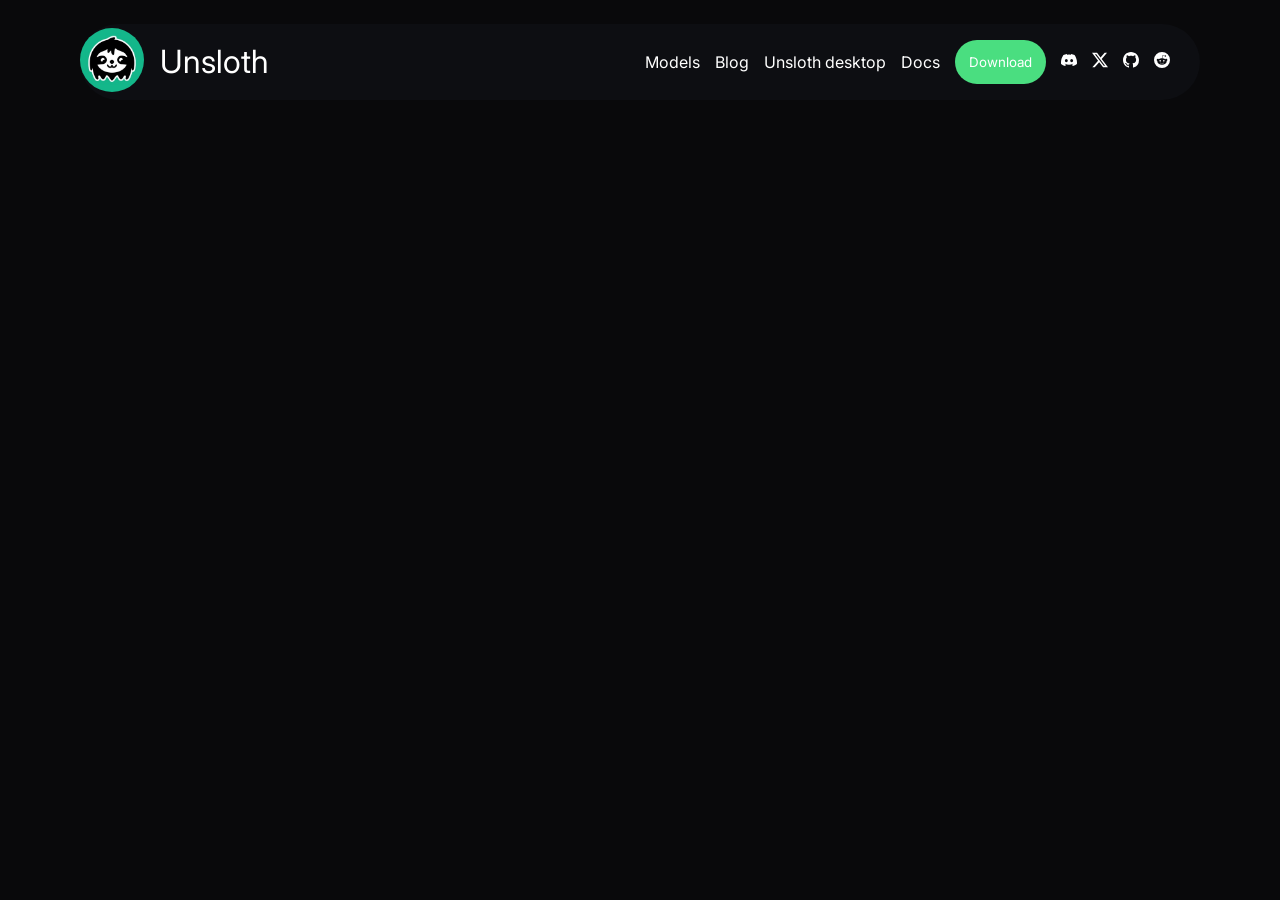
==== index.html @ dfc5716b "Re-make Estou refazendo todo o site. Achei a versão antiga muito feia, e agora, o site referencia fo" ====
<!DOCTYPE html>
<html lang="pt-br">
<head>
    <meta charset="UTF-8">
    <meta name="viewport" content="width=device-width, initial-scale=1.0">
    <title>Unsloth</title>
</head>
<body>
    <header>
        <nav>
            <a href="#"><img src="midia/logo.png" width="64px" height="64px"></a>
            <a href="#"><span>Unsloth</span></a>
            <ul>
                <li><a href="#">Models</a></li>
                <li><a href="#">Blog</a></li>
                <li><a href="#">Unsloth desktop</a></li>
                <li><a href="#">Docs</a></li>
                <li><button>Download</button></li>
                <li><a href="#"><svg xmlns="http://www.w3.org/2000/svg" width="16" height="16" fill="currentColor" class="bi bi-discord" viewBox="0 0 16 16">
  <path d="M13.545 2.907a13.2 13.2 0 0 0-3.257-1.011.05.05 0 0 0-.052.025c-.141.25-.297.577-.406.833a12.2 12.2 0 0 0-3.658 0 8 8 0 0 0-.412-.833.05.05 0 0 0-.052-.025c-1.125.194-2.22.534-3.257 1.011a.04.04 0 0 0-.021.018C.356 6.024-.213 9.047.066 12.032q.003.022.021.037a13.3 13.3 0 0 0 3.995 2.02.05.05 0 0 0 .056-.019q.463-.63.818-1.329a.05.05 0 0 0-.01-.059l-.018-.011a9 9 0 0 1-1.248-.595.05.05 0 0 1-.02-.066l.015-.019q.127-.095.248-.195a.05.05 0 0 1 .051-.007c2.619 1.196 5.454 1.196 8.041 0a.05.05 0 0 1 .053.007q.121.1.248.195a.05.05 0 0 1-.004.085 8 8 0 0 1-1.249.594.05.05 0 0 0-.03.03.05.05 0 0 0 .003.041c.24.465.515.909.817 1.329a.05.05 0 0 0 .056.019 13.2 13.2 0 0 0 4.001-2.02.05.05 0 0 0 .021-.037c.334-3.451-.559-6.449-2.366-9.106a.03.03 0 0 0-.02-.019m-8.198 7.307c-.789 0-1.438-.724-1.438-1.612s.637-1.613 1.438-1.613c.807 0 1.45.73 1.438 1.613 0 .888-.637 1.612-1.438 1.612m5.316 0c-.788 0-1.438-.724-1.438-1.612s.637-1.613 1.438-1.613c.807 0 1.451.73 1.438 1.613 0 .888-.631 1.612-1.438 1.612"/>
</svg></a></li>
                <li><a href="#"><svg xmlns="http://www.w3.org/2000/svg" width="16" height="16" fill="currentColor" class="bi bi-twitter-x" viewBox="0 0 16 16">
  <path d="M12.6.75h2.454l-5.36 6.142L16 15.25h-4.937l-3.867-5.07-4.425 5.07H.316l5.733-6.57L0 .75h5.063l3.495 4.633L12.601.75Zm-.86 13.028h1.36L4.323 2.145H2.865z"/>
</svg></a></li> 
                <li><a href="#"><svg xmlns="http://www.w3.org/2000/svg" width="16" height="16" fill="currentColor" class="bi bi-github" viewBox="0 0 16 16">
  <path d="M8 0C3.58 0 0 3.58 0 8c0 3.54 2.29 6.53 5.47 7.59.4.07.55-.17.55-.38 0-.19-.01-.82-.01-1.49-2.01.37-2.53-.49-2.69-.94-.09-.23-.48-.94-.82-1.13-.28-.15-.68-.52-.01-.53.63-.01 1.08.58 1.23.82.72 1.21 1.87.87 2.33.66.07-.52.28-.87.51-1.07-1.78-.2-3.64-.89-3.64-3.95 0-.87.31-1.59.82-2.15-.08-.2-.36-1.02.08-2.12 0 0 .67-.21 2.2.82.64-.18 1.32-.27 2-.27s1.36.09 2 .27c1.53-1.04 2.2-.82 2.2-.82.44 1.1.16 1.92.08 2.12.51.56.82 1.27.82 2.15 0 3.07-1.87 3.75-3.65 3.95.29.25.54.73.54 1.48 0 1.07-.01 1.93-.01 2.2 0 .21.15.46.55.38A8.01 8.01 0 0 0 16 8c0-4.42-3.58-8-8-8"/>
</svg></a></li>
                <li><a href="#"><svg xmlns="http://www.w3.org/2000/svg" width="16" height="16" fill="currentColor" class="bi bi-reddit" viewBox="0 0 16 16">
  <path d="M6.167 8a.83.83 0 0 0-.83.83c0 .459.372.84.83.831a.831.831 0 0 0 0-1.661m1.843 3.647c.315 0 1.403-.038 1.976-.611a.23.23 0 0 0 0-.306.213.213 0 0 0-.306 0c-.353.363-1.126.487-1.67.487-.545 0-1.308-.124-1.671-.487a.213.213 0 0 0-.306 0 .213.213 0 0 0 0 .306c.564.563 1.652.61 1.977.61zm.992-2.807c0 .458.373.83.831.83s.83-.381.83-.83a.831.831 0 0 0-1.66 0z"/>
  <path d="M16 8A8 8 0 1 1 0 8a8 8 0 0 1 16 0m-3.828-1.165c-.315 0-.602.124-.812.325-.801-.573-1.9-.945-3.121-.993l.534-2.501 1.738.372a.83.83 0 1 0 .83-.869.83.83 0 0 0-.744.468l-1.938-.41a.2.2 0 0 0-.153.028.2.2 0 0 0-.086.134l-.592 2.788c-1.24.038-2.358.41-3.17.992-.21-.2-.496-.324-.81-.324a1.163 1.163 0 0 0-.478 2.224q-.03.17-.029.353c0 1.795 2.091 3.256 4.669 3.256s4.668-1.451 4.668-3.256c0-.114-.01-.238-.029-.353.401-.181.688-.592.688-1.069 0-.65-.525-1.165-1.165-1.165"/>
</svg></a></li>
            </ul>
        </nav>
    </header>
    <main>
        
    </main>
</body>
<link rel="stylesheet" href="style.css">
</html>
---- style.css ----
@font-face {
    font-family: "Inter";
    src: url("Fontes/Inter-VariableFont_opsz,wght.ttf") format("woff2");
    font-weight: 400;
    font-style: normal;
    font-display: swap;
}

body{
    background-color:#09090B;
    padding:0;
    box-sizing: content-box;
    display: flex;
    flex-direction: column;
    align-items: center;
}
*{
    color:white;
    font-family:"Inter";
}
nav{
    display:flex;
    flex-direction: row;
    background-color:#0D0E12;
    width:70rem;
    margin-top: 1rem;
    border-radius: 15rem;
    align-items: center;
}
nav a{
    text-decoration: none;
}
nav button{
    background-color: #4ADE80;
    border:1px solid transparent;
    border-radius: 5rem;
    padding:0.8rem;
}
nav span{
    margin-left: 1rem;
    font-size:2rem;
    flex-grow: 2;
}
nav img{
    border-radius: 50%;
}
nav ul{
    align-items: center;
    display: flex;
    flex: row;
    gap:15px;
    margin-left:30%;
}
nav ul li{
    list-style-type: none;
}
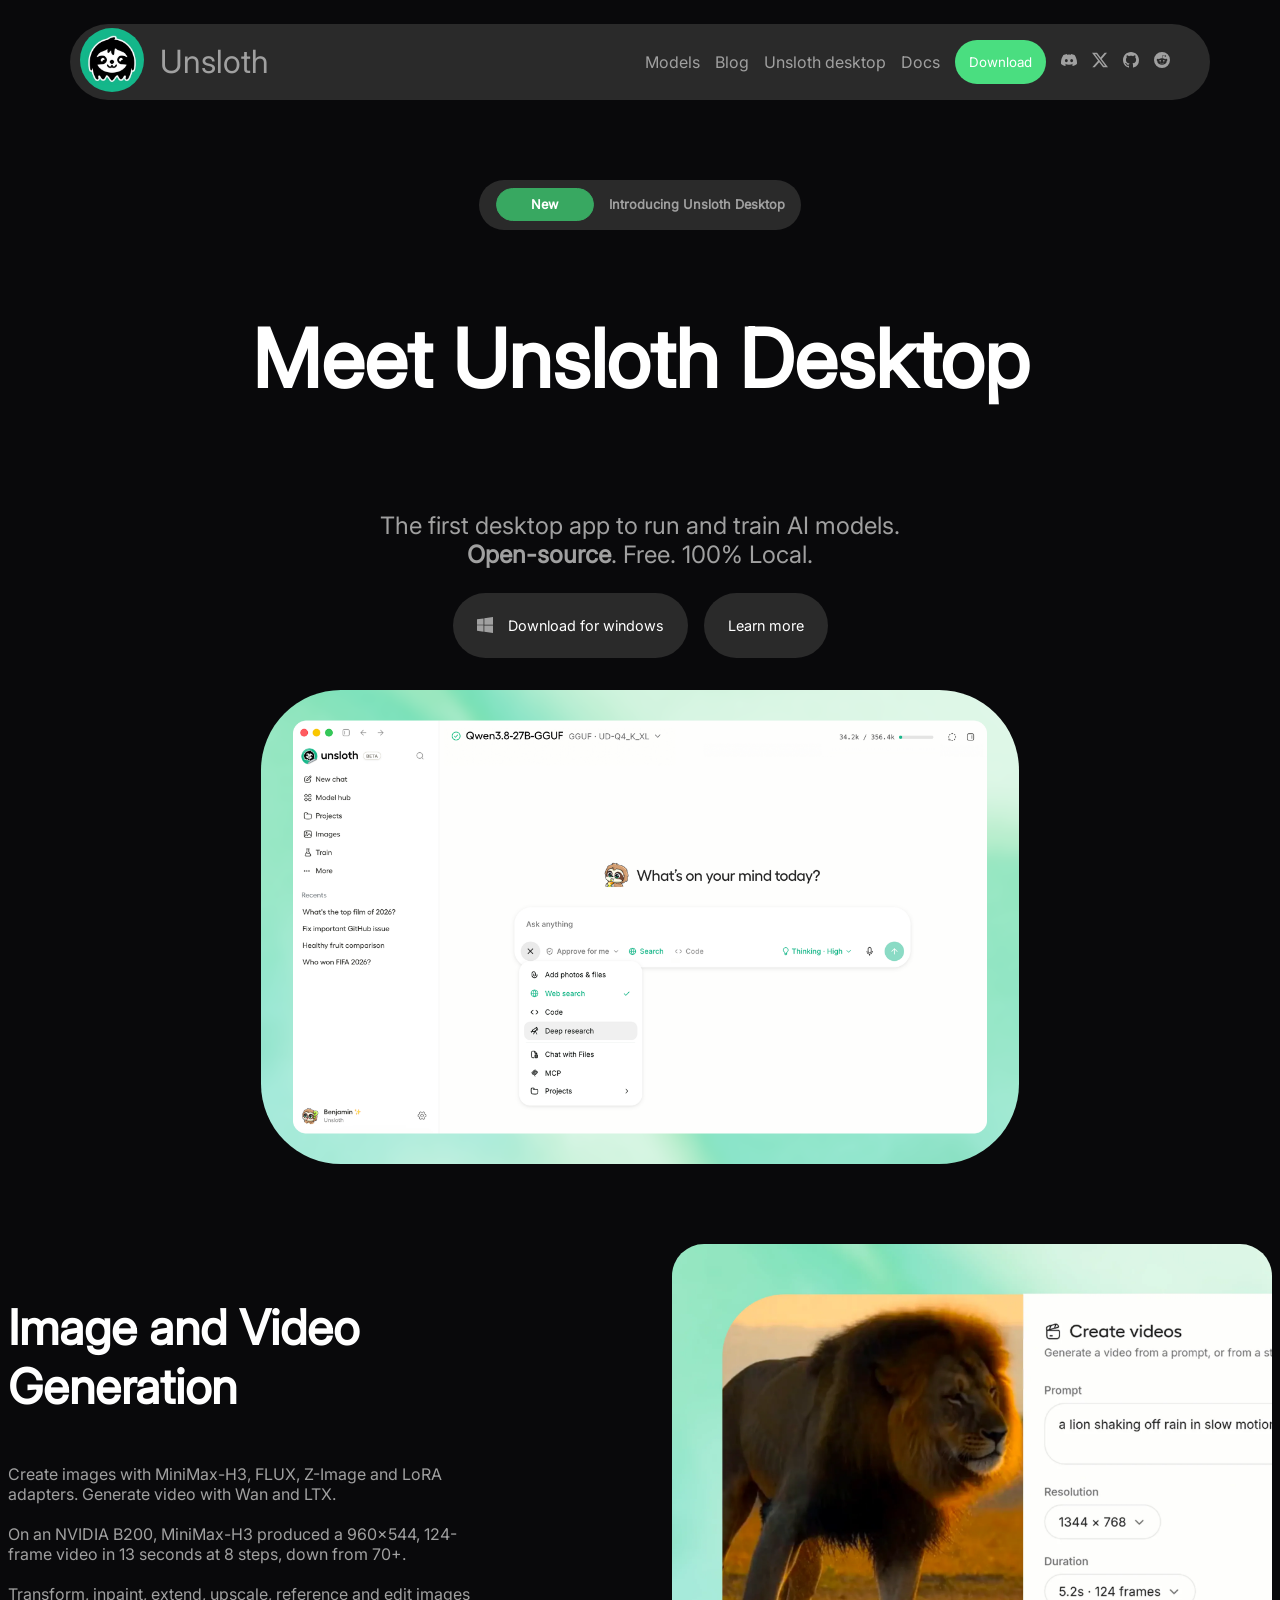
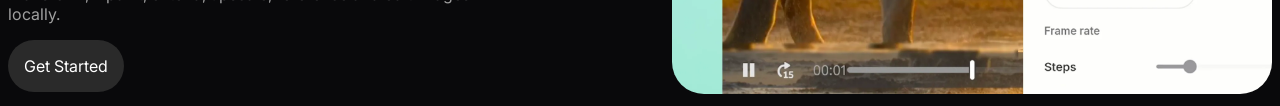
==== commit 810cf67f: "Adiciona seção de apresentação e estilo para Unsloth Desktop" ====
--- a/index.html
+++ b/index.html
@@ -33,7 +33,40 @@
         </nav>
     </header>
     <main>
-        
+        <section id="sect-1">
+            <article id="title-card">
+                <p id="title-card-roundtext">New</p>
+                <p id="title-card-maintext">Introducing Unsloth Desktop</p>
+            </article>
+            <article id="text-art">
+                <h1>Meet Unsloth Desktop</h1>
+                <p>The first desktop app to run and train AI models.<br>
+<strong>Open-source</strong>. Free. 100% Local.</p>
+            </article>
+            <article id="button-art">
+                <button>
+                    <svg xmlns="http://www.w3.org/2000/svg" width="16" height="16" fill="currentColor" class="bi bi-windows" viewBox="0 0 16 16">
+  <path d="M6.555 1.375 0 2.237v5.45h6.555zM0 13.795l6.555.933V8.313H0zm7.278-5.4.026 6.378L16 16V8.395zM16 0 7.33 1.244v6.414H16z"/>
+</svg>Download for windows
+                </button>
+                <button>
+                    Learn more
+                </button>
+            </article>
+            <article id="image-art">
+                <img src="midia\1.png">
+            </article>
+        </section>
+        <section class="card-section">
+            <article class="card-text">
+                <h1>Image and Video<br> Generation</h1>
+                <p>Create images with MiniMax-H3, FLUX, Z-Image and LoRA adapters. Generate video with Wan and LTX.<br><br>On an NVIDIA B200, MiniMax-H3 produced a 960×544, 124-frame video in 13 seconds at 8 steps, down from 70+.<br><br>Transform, inpaint, extend, upscale, reference and edit images locally.</p>
+                <button>Get Started</button>
+            </article>
+            <article class="card-image"> 
+                <img src="midia/2.png" width="50%">
+            </article>
+        </section>
     </main>
 </body>
 <link rel="stylesheet" href="style.css">
--- a/style.css
+++ b/style.css
@@ -13,33 +13,44 @@
     display: flex;
     flex-direction: column;
     align-items: center;
+    gap:5rem;
 }
 *{
-    color:white;
+    color:#A0A0A0;
     font-family:"Inter";
 }
 nav{
     display:flex;
     flex-direction: row;
-    background-color:#0D0E12;
+    background-color:#2A2A2A;
     width:70rem;
     margin-top: 1rem;
     border-radius: 15rem;
     align-items: center;
+    padding-left:10px;
+    padding-right:10px;
 }
 nav a{
     text-decoration: none;
+}
+nav a:hover{
+    color:white;
 }
 nav button{
     background-color: #4ADE80;
     border:1px solid transparent;
     border-radius: 5rem;
     padding:0.8rem;
+    color:white;
+    cursor: pointer;
 }
 nav span{
     margin-left: 1rem;
     font-size:2rem;
     flex-grow: 2;
+}
+nav span:hover{
+    color:white;
 }
 nav img{
     border-radius: 50%;
@@ -53,4 +64,104 @@
 }
 nav ul li{
     list-style-type: none;
-}+}
+#sect-1{
+    display: flex;
+    flex-direction: column;
+    align-items: center;
+    justify-content: center;
+}
+#title-card{
+    font-size:0.8rem;
+    font-weight: bold;
+    display: flex;
+    flex-direction: row;
+    gap:15px;
+    border:1px solid transparent;
+    border-radius: 10rem;
+    background-color: #2A2A2A;
+    width:20rem;
+    height: 3rem;
+    align-items: center;
+    justify-content: center;
+}
+
+#title-card-roundtext{
+    border:1px solid #38a861;
+    background-color: #38a861;
+    color:white;
+    padding:0.5rem;
+    width: 5rem;
+    text-align: center;
+    border-radius: 5rem;
+}
+#text-art{
+    display: flex;
+    flex-direction: column;
+    align-items: center;
+    justify-content: center;
+}
+#text-art h1{
+    font-size: 5rem;
+    color:white;
+}
+#text-art p{
+    text-align: center;
+    font-size: 1.5rem;
+}
+#button-art{
+    display: flex;
+    flex-direction: row;
+    gap:1rem;
+}
+#button-art button{
+    color:white;
+    background-color: #2A2A2A;
+    border:transparent;
+    border-radius: 5rem;
+    padding:1.5rem;
+    font-size: .9rem;
+    cursor: pointer;
+    text-align: center;
+    display: flex;
+    flex-direction: row;
+    gap:15px;
+}
+#image-art{
+    margin-top: 2rem;
+    display: flex;
+    flex-direction: row;
+    justify-content: center;
+    align-items: center;
+}
+#image-art img{
+    width: 60%;
+    border-radius: 5rem;
+}
+.card-section{
+    margin-top: 5rem;
+    display: flex;
+    flex-direction: row;
+    justify-content: center;
+    align-items: center;
+}
+.card-section h1{
+    color:white;
+    font-size: 3rem;
+}
+.card-section p{
+    width: 70%;
+}
+.card-section button{
+    color:white;
+    background-color: #2A2A2A;
+    border: transparent;
+    border-radius: 5rem;
+    font-size:1rem;
+    padding:1rem;
+    cursor: pointer;
+}
+.card-section img{
+    border-radius: 2rem;
+    width: 600px;
+}
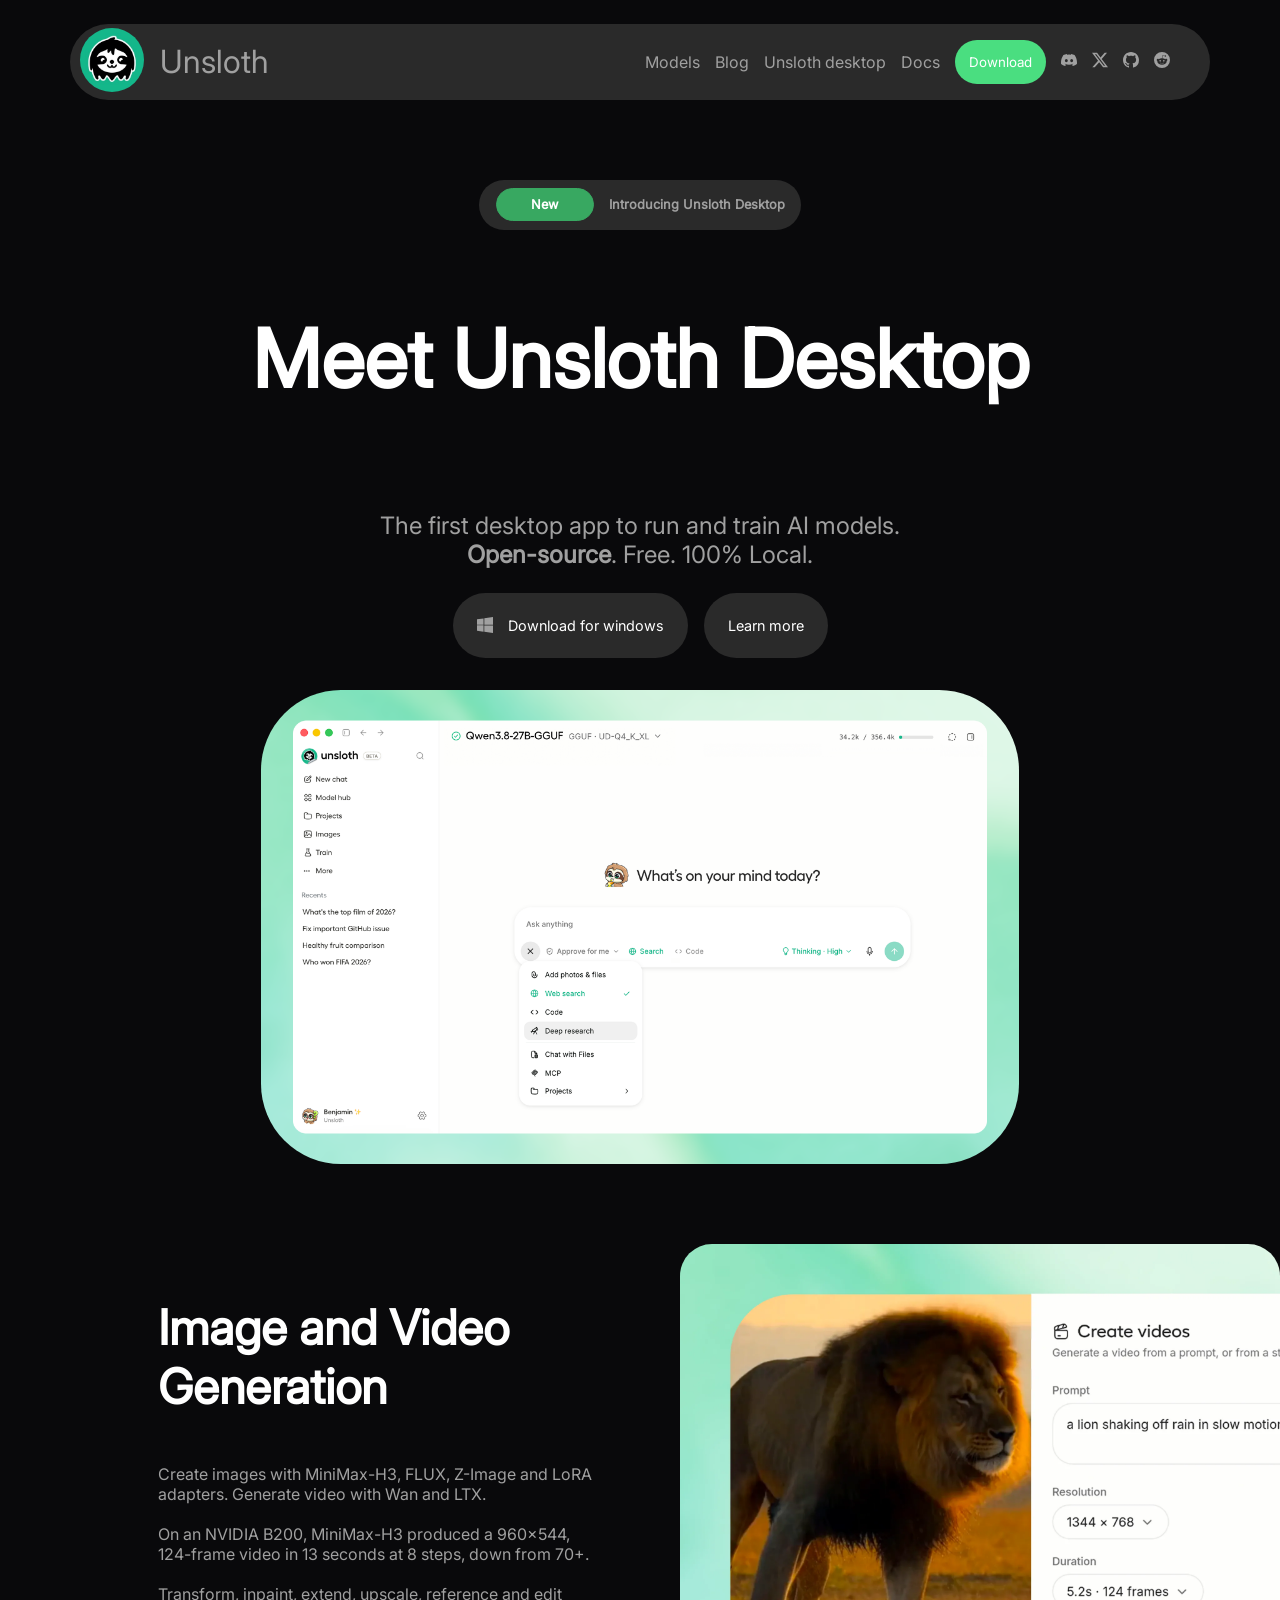
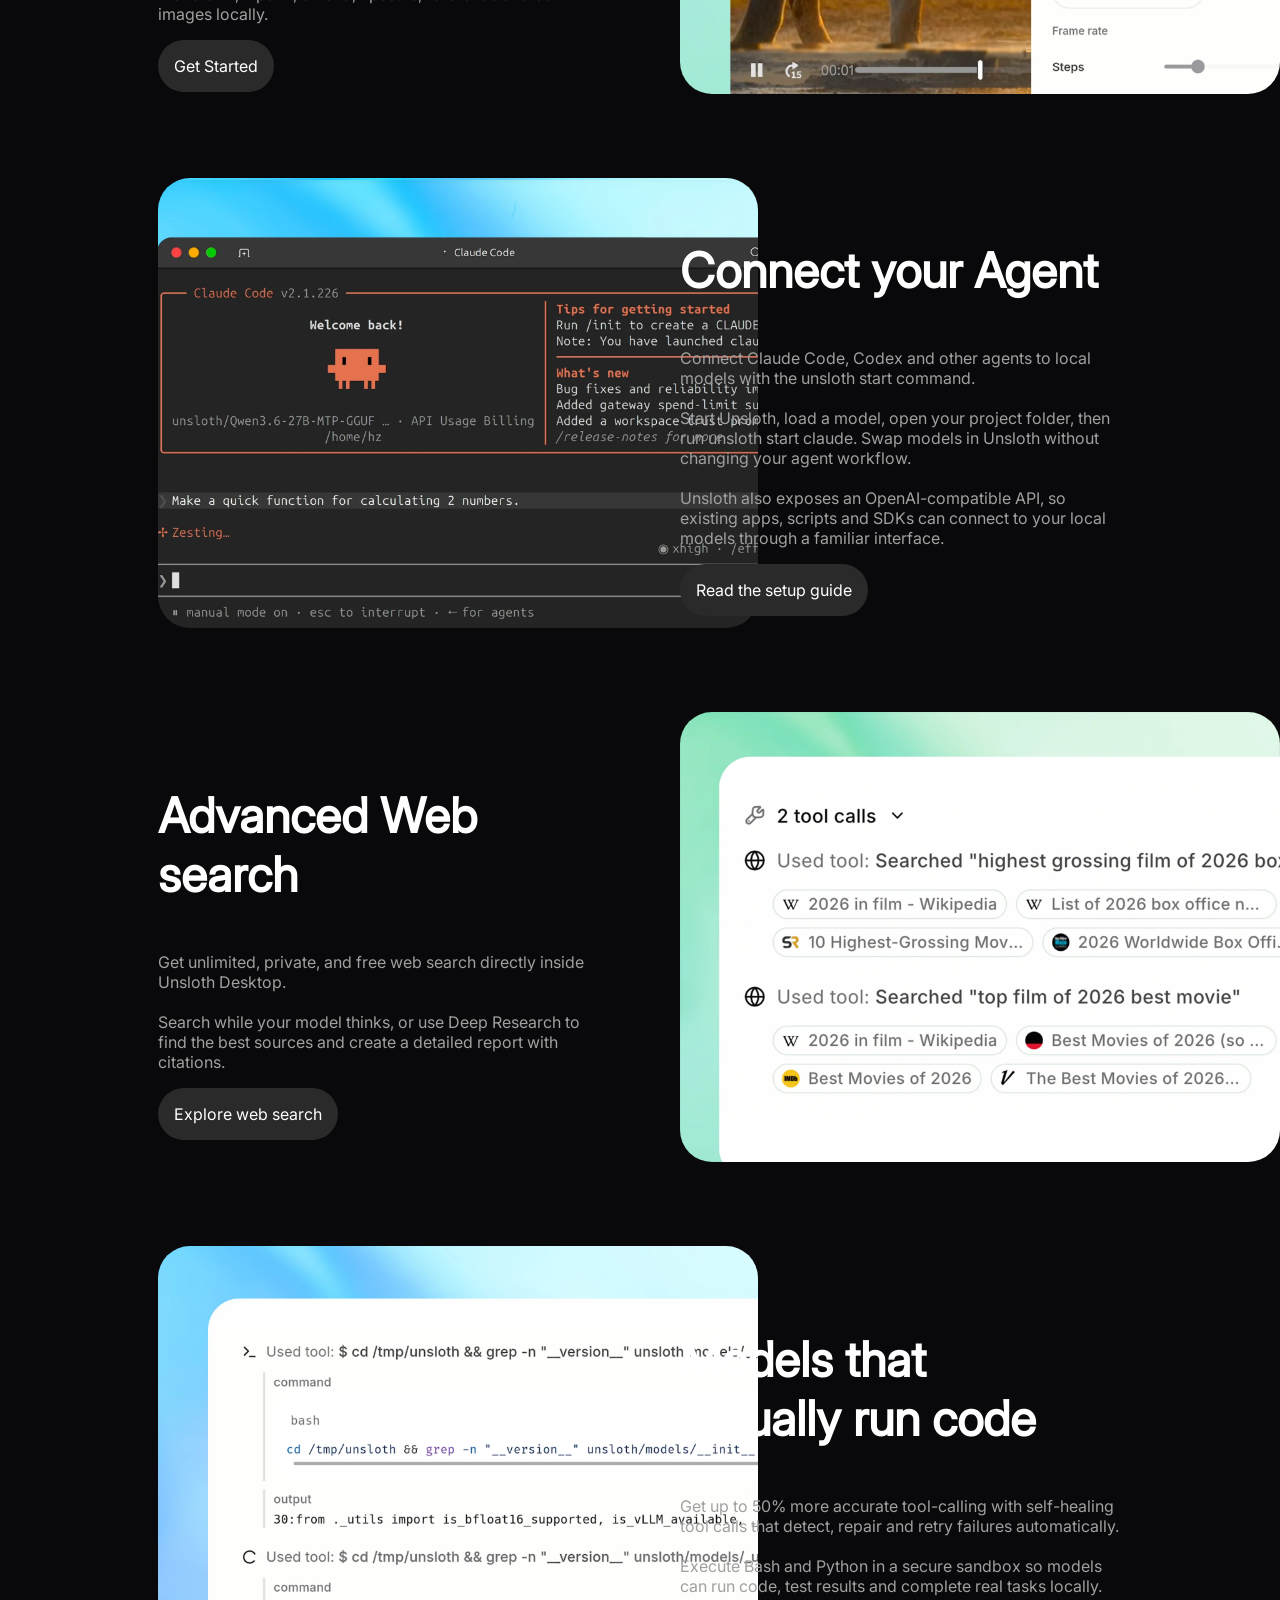
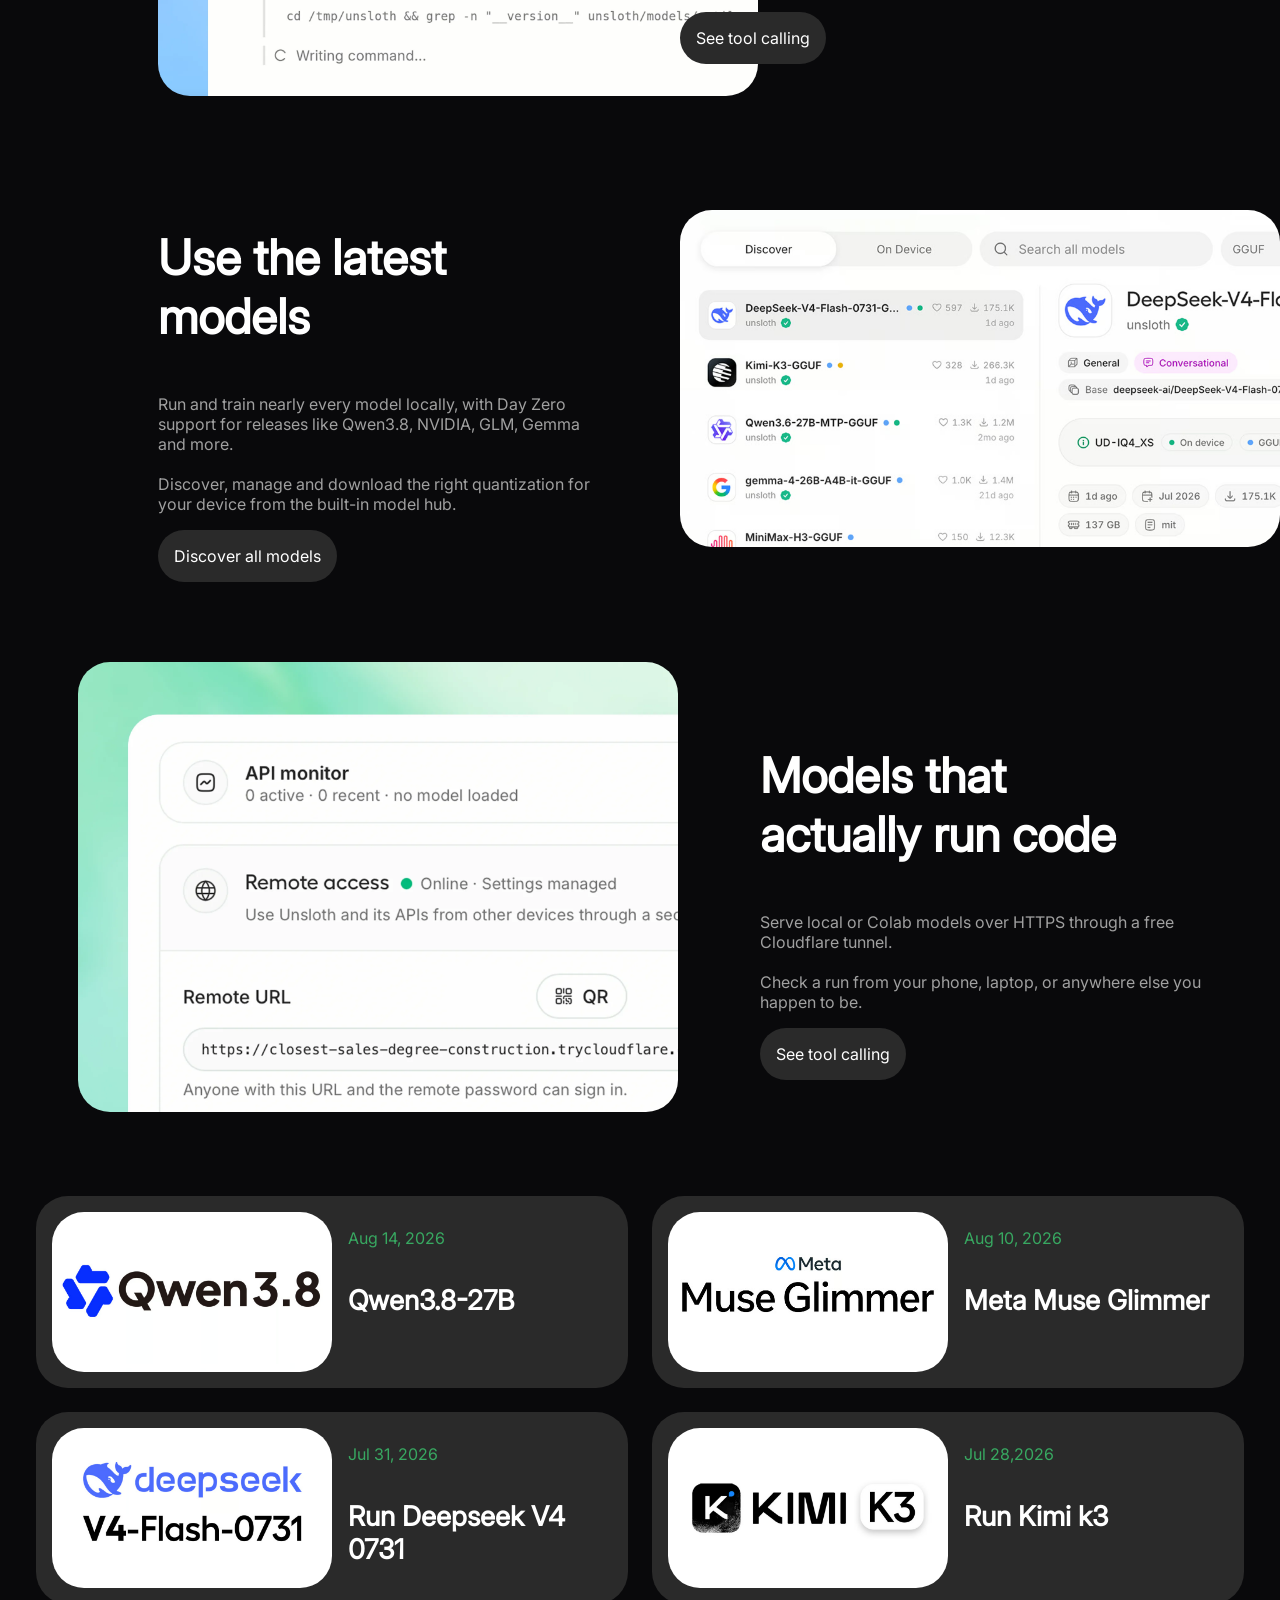
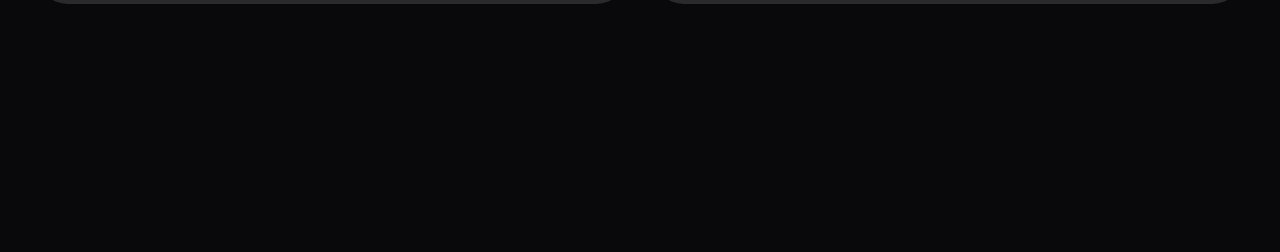
==== commit 7e4f8828: "Refactor code structure for improved readability and maintainability" ====
--- a/index.html
+++ b/index.html
@@ -67,7 +67,103 @@
                 <img src="midia/2.png" width="50%">
             </article>
         </section>
+        <section class="card-section">
+            <article class="card-image"> 
+                <img src="midia/3.png" width="50%">
+            </article>
+            <article class="card-text">
+                <h1>Connect your Agent</h1>
+                <p>Connect Claude Code, Codex and other agents to local models with the unsloth start command.<br><br>Start Unsloth, load a model, open your project folder, then run <code>unsloth start claude</code>. Swap models in Unsloth without changing your agent workflow.<br><br>Unsloth also exposes an OpenAI-compatible API, so existing apps, scripts and SDKs can connect to your local models through a familiar interface.</p>
+                <button>Read the setup guide</button>
+            </article>
+        </section>
+        <section class="card-section">
+            <article class="card-text">
+                <h1>Advanced Web search</h1>
+                <p>Get unlimited, private, and free web search directly inside Unsloth Desktop.<br><br>Search while your model thinks, or use Deep Research to find the best sources and create a detailed report with citations.</p>
+                <button>Explore web search</button>
+            </article>
+            <article class="card-image"> 
+                <img src="midia/4.png" width="50%">
+            </article>
+        </section>
+        <section class="card-section">
+            <article class="card-image"> 
+                <img src="midia/5.png" width="50%">
+            </article>
+            <article class="card-text">
+                <h1>Models that <br> actually run code</h1>
+                <p>Get up to 50% more accurate tool-calling with self-healing tool calls that detect, repair and retry failures automatically. <br><br>Execute Bash and Python in a secure sandbox so models can run code, test results and complete real tasks locally.</p>
+                <button>See tool calling</button>
+            </article>
+        </section>
+        <section class="card-section">
+            <article class="card-text">
+                <h1>Use the latest models</h1>
+                <p>Run and train nearly every model locally, with Day Zero support for releases like Qwen3.8, NVIDIA, GLM, Gemma and more. <br><br>Discover, manage and download the right quantization for your device from the built-in model hub.</p>
+                <button>Discover all models</button>
+            </article>
+            <article class="card-image"> 
+                <img src="midia/6.png" width="50%">
+            </article>
+        </section>
+        <section class="card-section" style="gap:15rem;">
+            <article class="card-image"> 
+                <img src="midia/7.png" width="50%">
+            </article>
+            <article class="card-text">
+                <h1>Models that <br> actually run code</h1>
+                <p>Serve local or Colab models over HTTPS through a free Cloudflare tunnel. <br><br>Check a run from your phone, laptop, or anywhere else you happen to be.</p>
+                <button>See tool calling</button>
+            </article>
+        </section>
+        <section class="models-container">
+            <section class="model-card">
+                <img src="midia\qwen.avif">
+                <article>
+                    <p>Aug 14, 2026</p>
+                    <h1>Qwen3.8-27B</h1>
+                </article>
+            </section>
+            <section class="model-card">
+                <img src="midia\meta.avif">
+                <article>
+                    <p>Aug 10, 2026</p>
+                    <h1>Meta Muse Glimmer</h1>
+                </article>
+            </section>
+            <section class="model-card">
+                <img src="midia\deepseek.avif">
+                <article>
+                    <p>Jul 31, 2026</p>
+                    <h1>Run Deepseek V4 0731</h1>
+                </article>
+            </section>
+            <section class="model-card">
+                <img src="midia\kimi.avif">
+                <article>
+                    <p>Jul 28,2026</p>
+                    <h1>Run Kimi k3</h1>
+                </article>
+            </section>
+        </section>
+        <section>
+            <article>
+
+            </article>
+            <article>
+
+            </article>
+        </section>
+        <section>
+            <article>
+                
+            </article>
+        </section>
     </main>
+    <footer>
+        
+    </footer>
 </body>
 <link rel="stylesheet" href="style.css">
 </html>
--- a/style.css
+++ b/style.css
@@ -30,6 +30,10 @@
     padding-left:10px;
     padding-right:10px;
 }
+header{
+    position: sticky;
+    top:0;
+}
 nav a{
     text-decoration: none;
 }
@@ -65,6 +69,13 @@
 nav ul li{
     list-style-type: none;
 }
+main{
+    display: flex;
+    flex-direction: column;
+    justify-content: center;
+    align-items: center;
+    gap:5rem;
+}
 #sect-1{
     display: flex;
     flex-direction: column;
@@ -139,19 +150,20 @@
     border-radius: 5rem;
 }
 .card-section{
-    margin-top: 5rem;
-    display: flex;
-    flex-direction: row;
-    justify-content: center;
-    align-items: center;
+    display: flex;
+    flex-direction: row;
+    gap:5rem;
+    justify-content: center;
+    align-items: center;
+}
+.card-section article{
+    width: 35%;
 }
 .card-section h1{
     color:white;
     font-size: 3rem;
 }
-.card-section p{
-    width: 70%;
-}
+
 .card-section button{
     color:white;
     background-color: #2A2A2A;
@@ -165,3 +177,30 @@
     border-radius: 2rem;
     width: 600px;
 }
+
+.models-container{
+    display: grid;
+    grid-template-columns: 1fr 1fr;
+    gap:1.5rem;
+}
+.model-card{
+    display: flex;
+    flex-direction: row;
+    gap:1rem;
+    background-color: #2A2A2A;
+    border-radius: 2rem;
+    width: 35rem;
+    height: 10rem;
+    padding:1rem;
+}
+.model-card img{
+    width: 50%;
+    border-radius: 2rem;
+}
+.model-card p{
+    color:#38a861
+}
+.model-card h1{
+    color:white;
+    font-size: 1.7rem;
+}
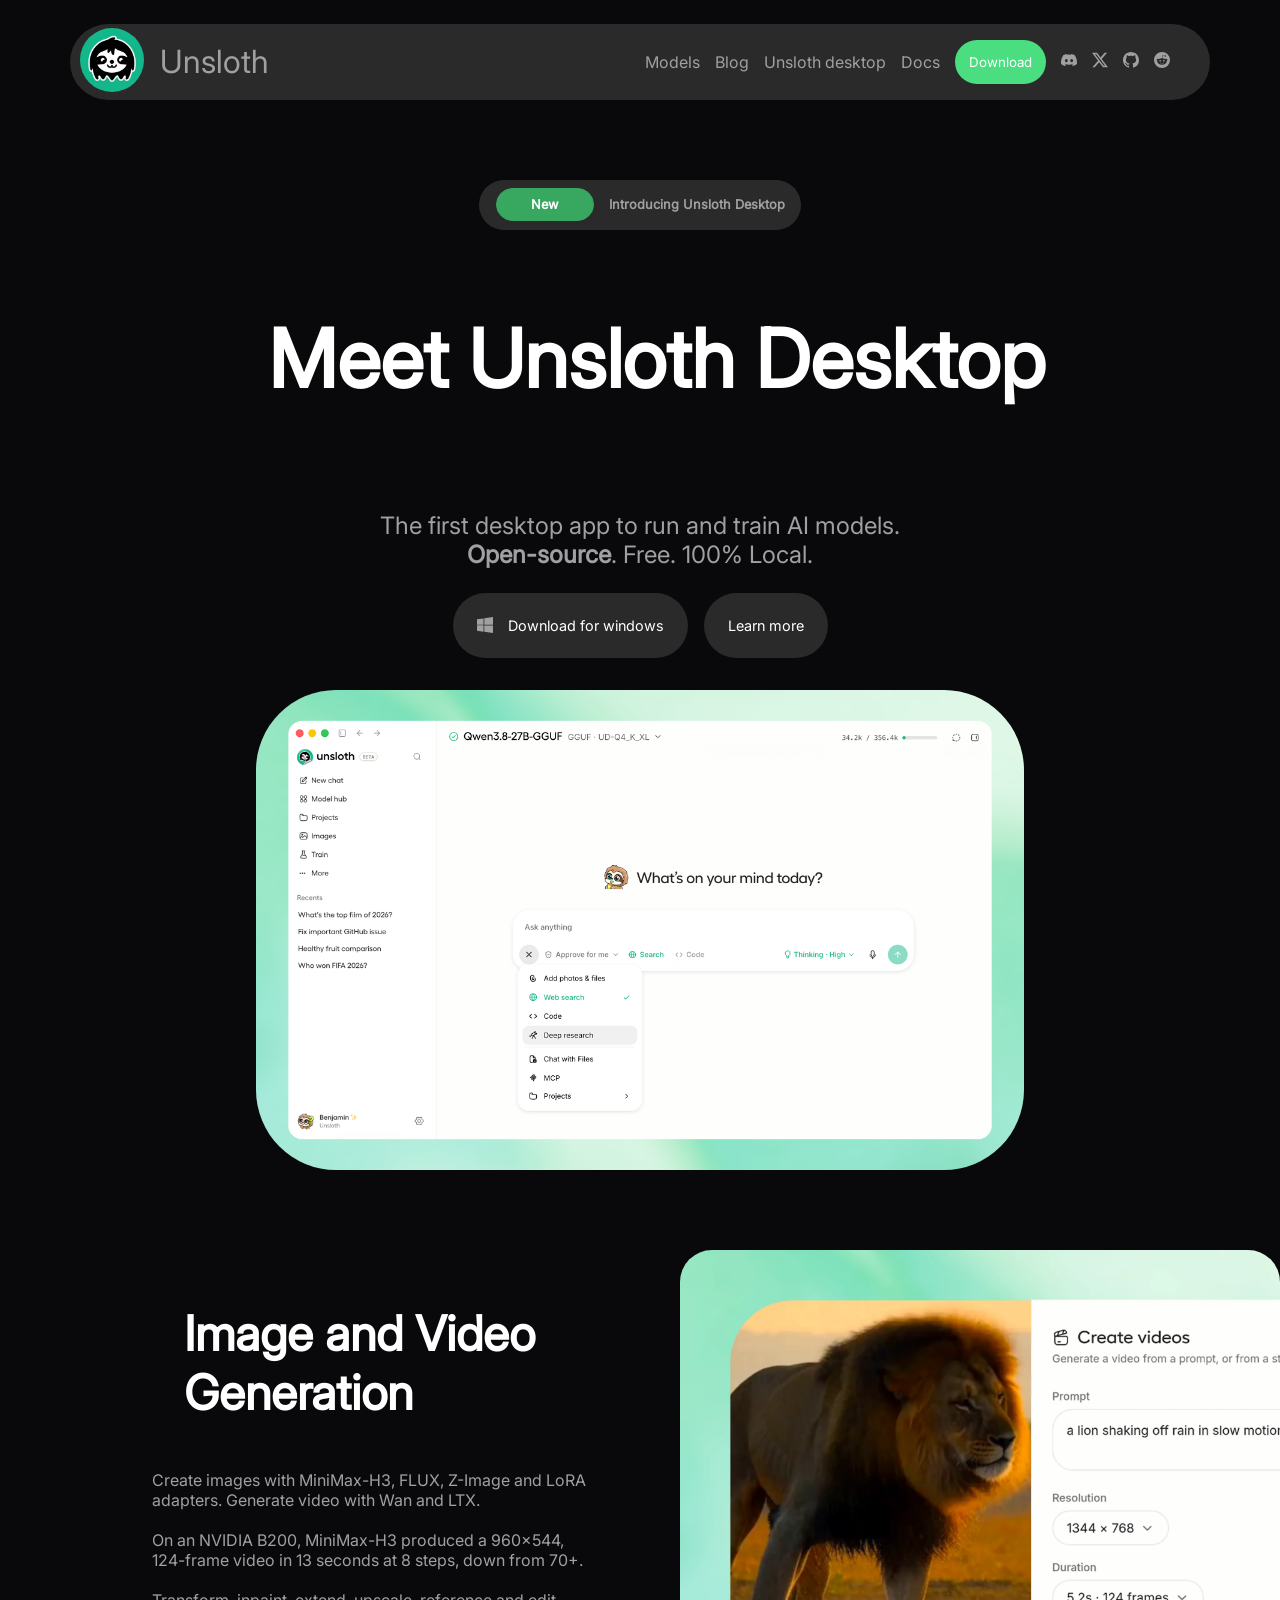
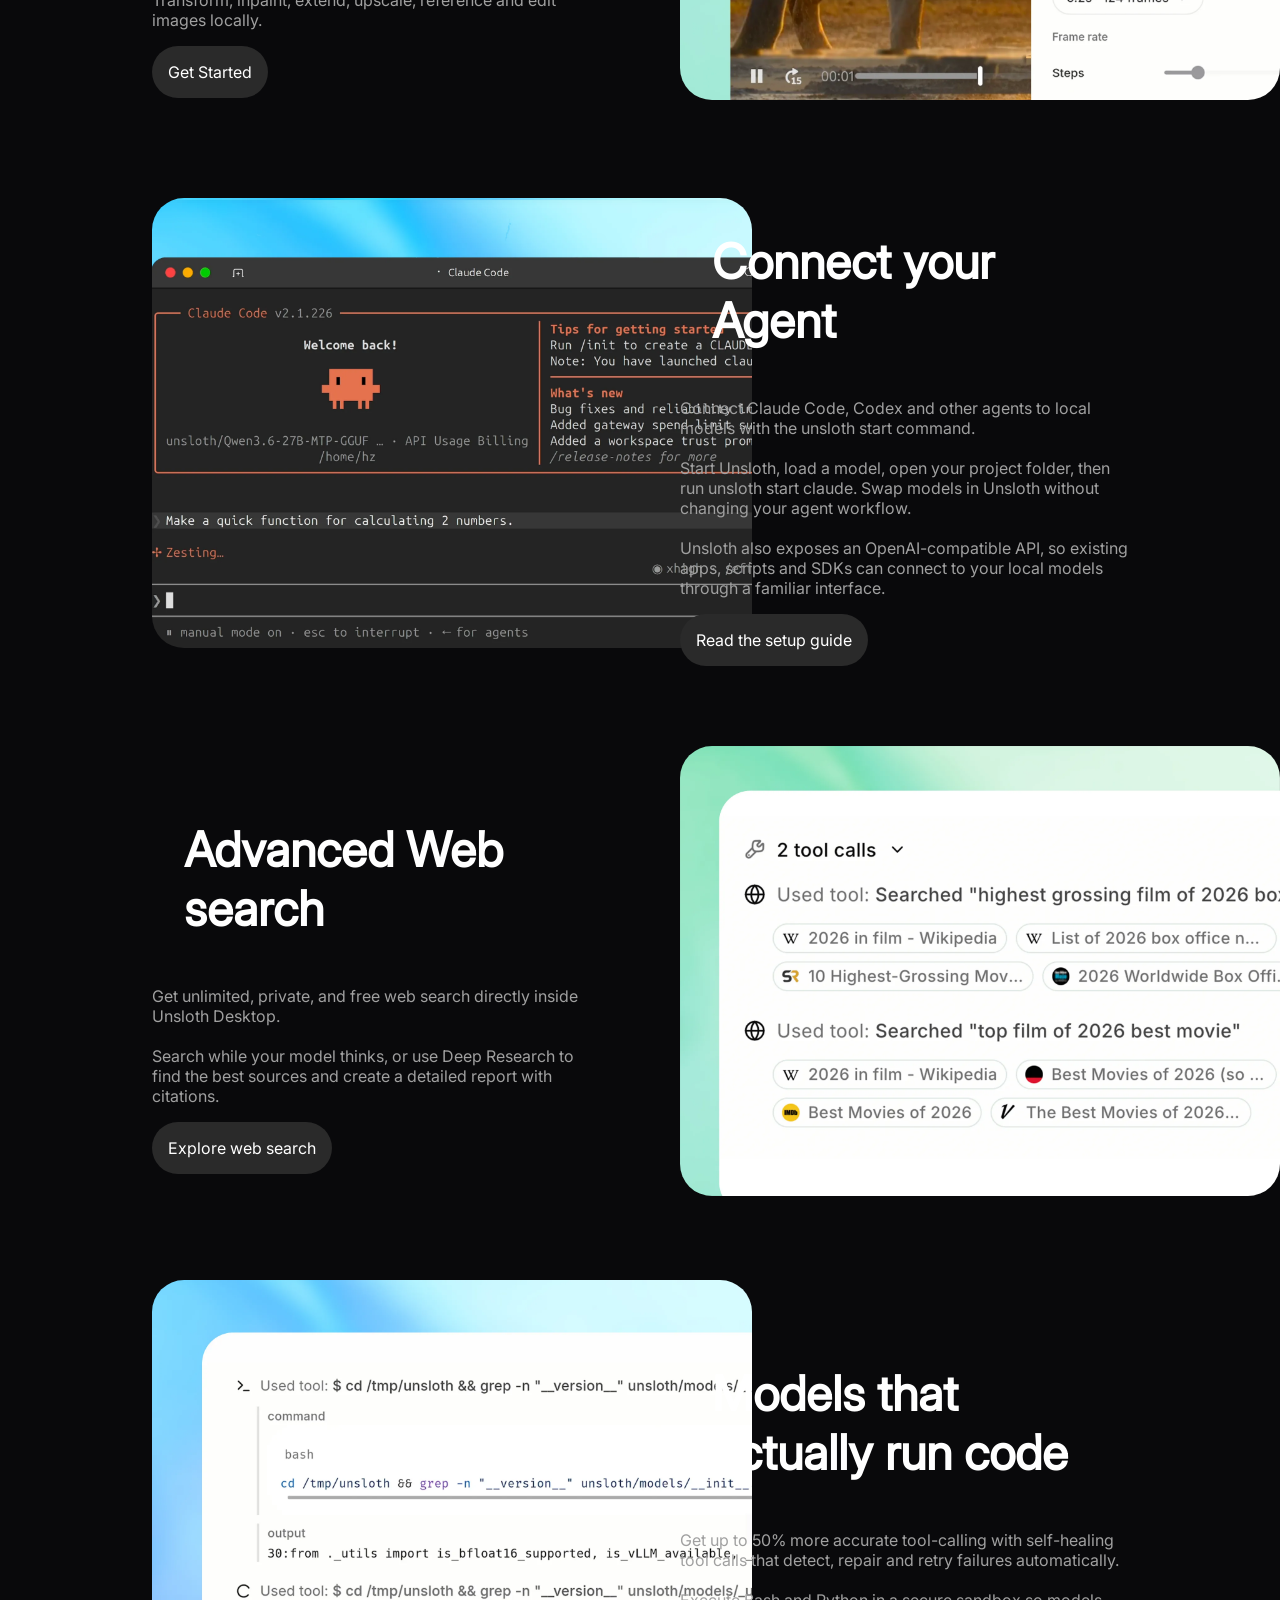
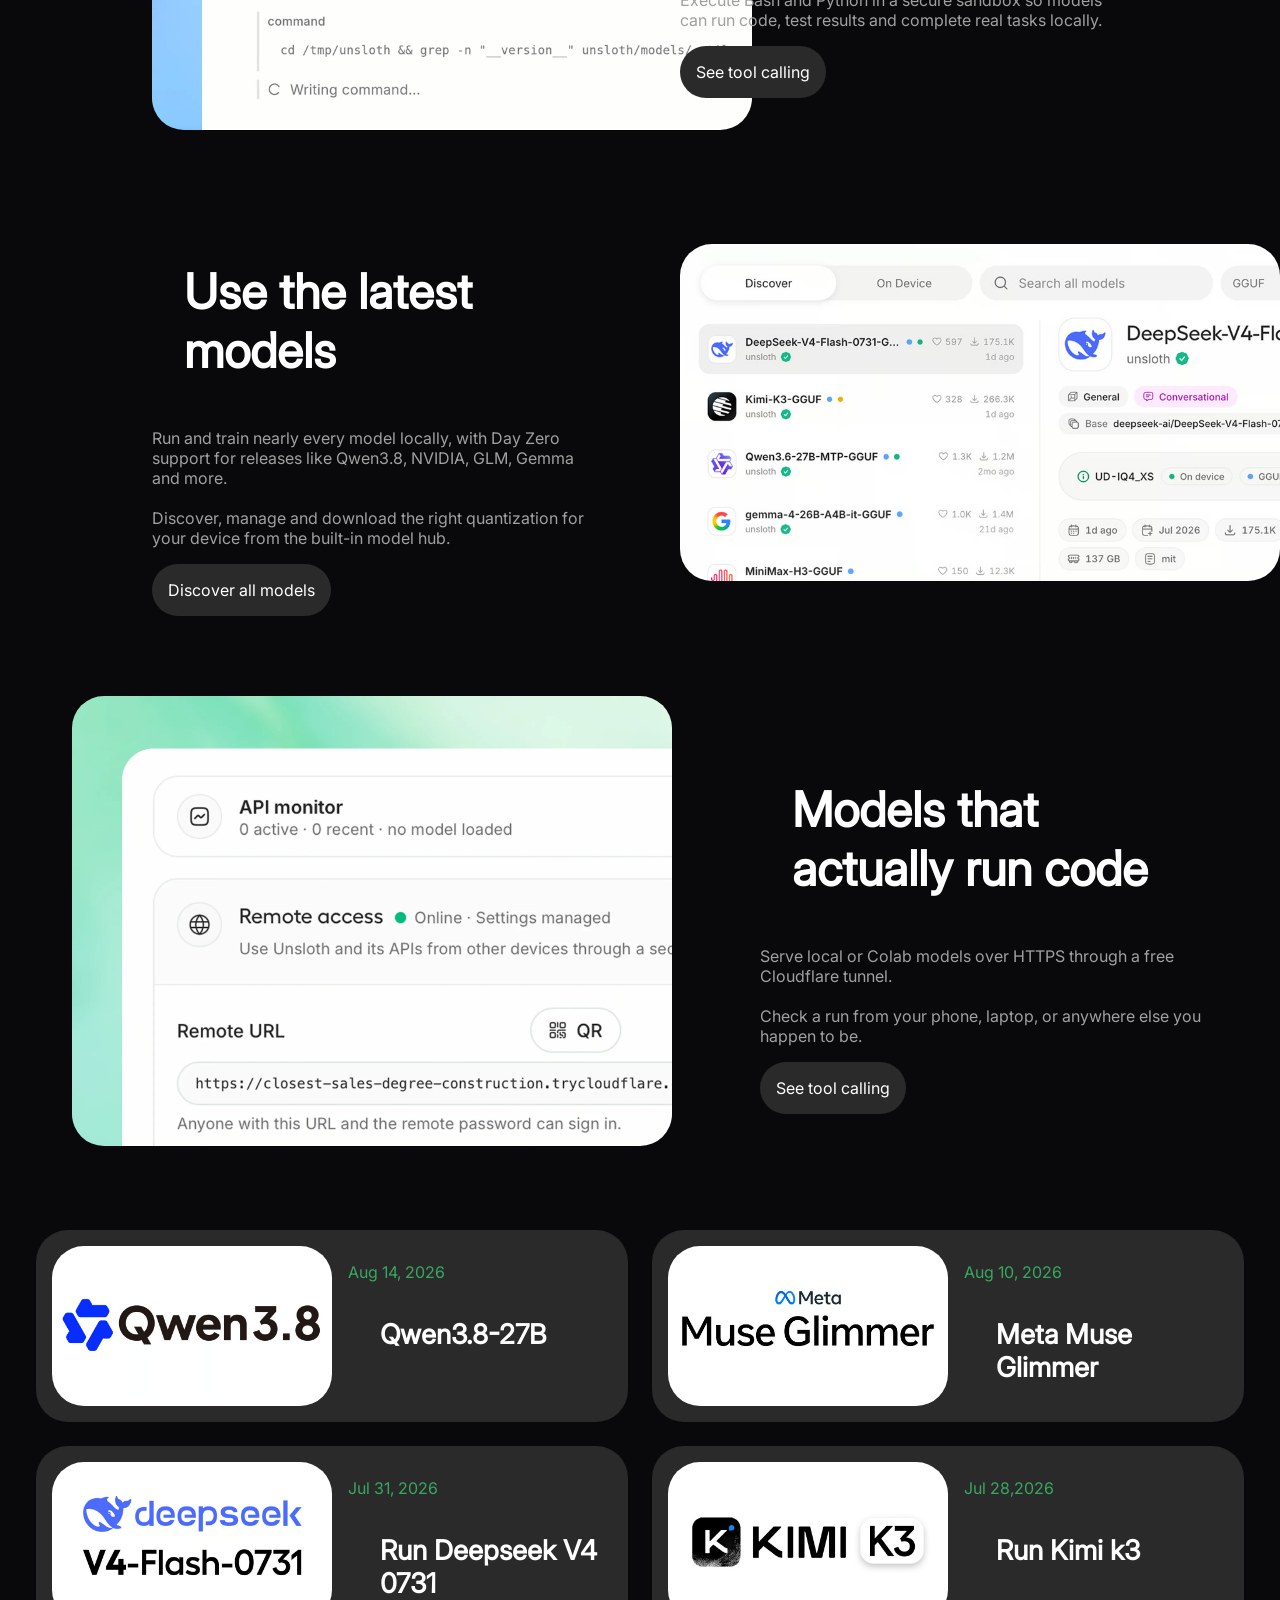
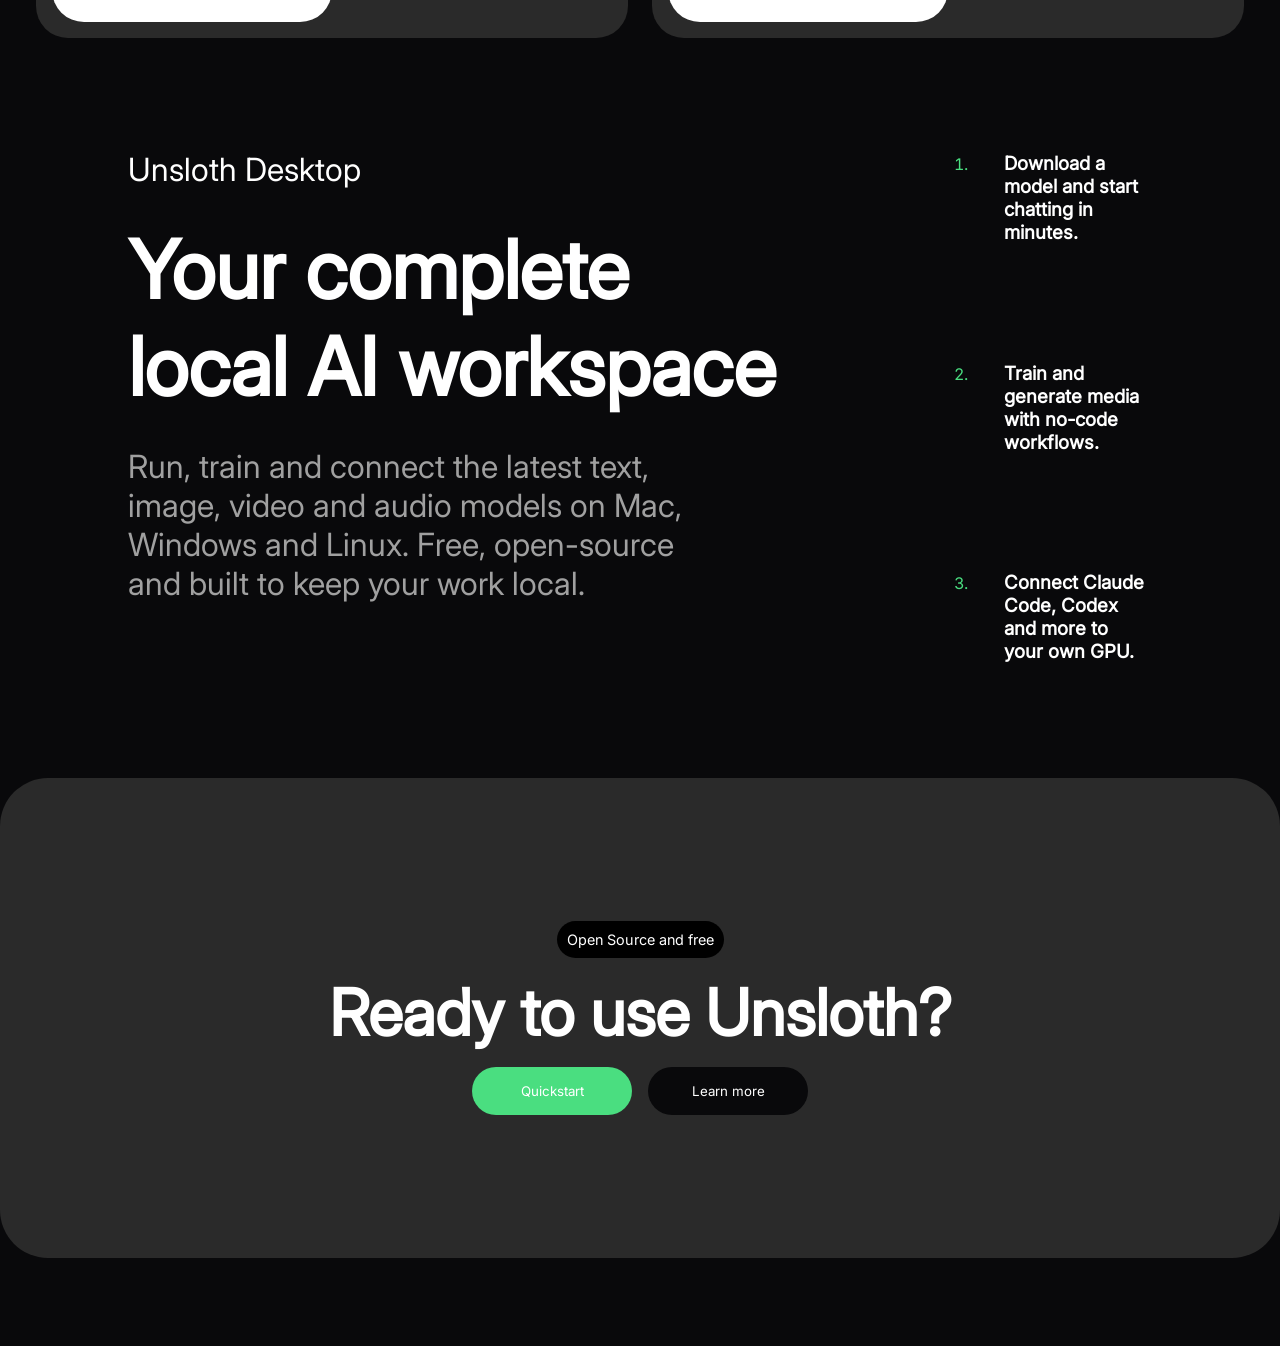
==== commit 87ec0038: "Adiciona seção de texto e estilo para apresentação do Unsloth Desktop" ====
--- a/index.html
+++ b/index.html
@@ -147,22 +147,50 @@
                 </article>
             </section>
         </section>
-        <section>
-            <article>
-
+        <section id="text-section">
+            <article id="text-">
+                <p id="title-text">Unsloth Desktop</p>
+                <h1>Your complete<br> local AI workspace</h1>
+                <p>Run, train and connect the latest text, image, video and audio models on Mac, Windows and Linux. Free, open-source and built to keep your work local.</p>
             </article>
-            <article>
-
+            <article id="list-">
+                <ol>
+                    <li><h1>Download a model and start chatting in minutes.</h1></li>
+                    <li><h1>Train and generate media with no-code workflows.</h1></li>
+                    <li><h1>Connect Claude Code, Codex and more to your own GPU.</h1></li>
+                </ol>
             </article>
         </section>
-        <section>
-            <article>
-                
+        <section id="card-section">
+            <article id="bubble-text">
+                Open Source and free
+            </article>
+            <article id="title-text">
+                <h1>Ready to use Unsloth?</h1>
+            </article>
+            <article id="button-container">
+                <button id="btn-1">
+                    Quickstart
+                </button>
+                <button id="btn-2">
+                    Learn more
+                </button>
             </article>
         </section>
     </main>
     <footer>
-        
+        <section id="logo-ft">
+
+        </section>
+        <section id="prod-ft">
+
+        </section>
+        <section id="comp-ft">
+
+        </section>
+        <section id="comu-ft">
+
+        </section>
     </footer>
 </body>
 <link rel="stylesheet" href="style.css">
--- a/style.css
+++ b/style.css
@@ -184,6 +184,7 @@
     gap:1.5rem;
 }
 .model-card{
+    cursor: pointer;
     display: flex;
     flex-direction: row;
     gap:1rem;
@@ -203,4 +204,83 @@
 .model-card h1{
     color:white;
     font-size: 1.7rem;
+}
+
+#text-section{
+    justify-content: center;
+    align-content: center;
+    display: flex;
+    flex-direction: row;
+    width: 80%;
+}
+#title-text{
+    color:white;
+    text-decoration: none;
+    font-size: .9rem;
+}
+#text- h1{
+    color:white;
+    font-size: 5rem;
+    width: 100%;
+    margin:0;
+}
+#text- p{
+    width: 70%;
+    font-size: 2rem;
+}
+ol{
+    display: flex;
+    flex-direction: column;
+    gap:5rem;
+}
+h1{
+    margin-left: 2rem;
+    color:white;
+}
+li::marker{
+    color:#4ADE80
+}
+
+#card-section{
+    display: flex;
+    flex-direction: column;
+    gap:1rem;
+    border-radius: 3rem;
+    background-color: #2A2A2A;
+    width: 80rem;
+    height: 30rem;
+    align-items: center;
+    justify-content: center;
+}
+#bubble-text{
+    border-radius: 3rem;
+    background-color: black;
+    color:white;
+    padding:10px;
+    font-size:.9rem;
+    margin:0;
+}
+#title-text h1{
+    margin:0;
+    font-weight: bolder;
+    font-size: 4rem;
+}
+#button-container{
+    display: flex;
+    flex-direction: row;
+    gap:1rem;
+}
+#button-container button{
+    border-radius: 3rem;
+    color:white;
+    width: 10rem;
+    height: 3rem;
+    border:transparent;
+    cursor: pointer;
+}
+#btn-1{
+    background-color: #4ADE80;
+}
+#btn-2{
+    background-color: #09090B;
 }
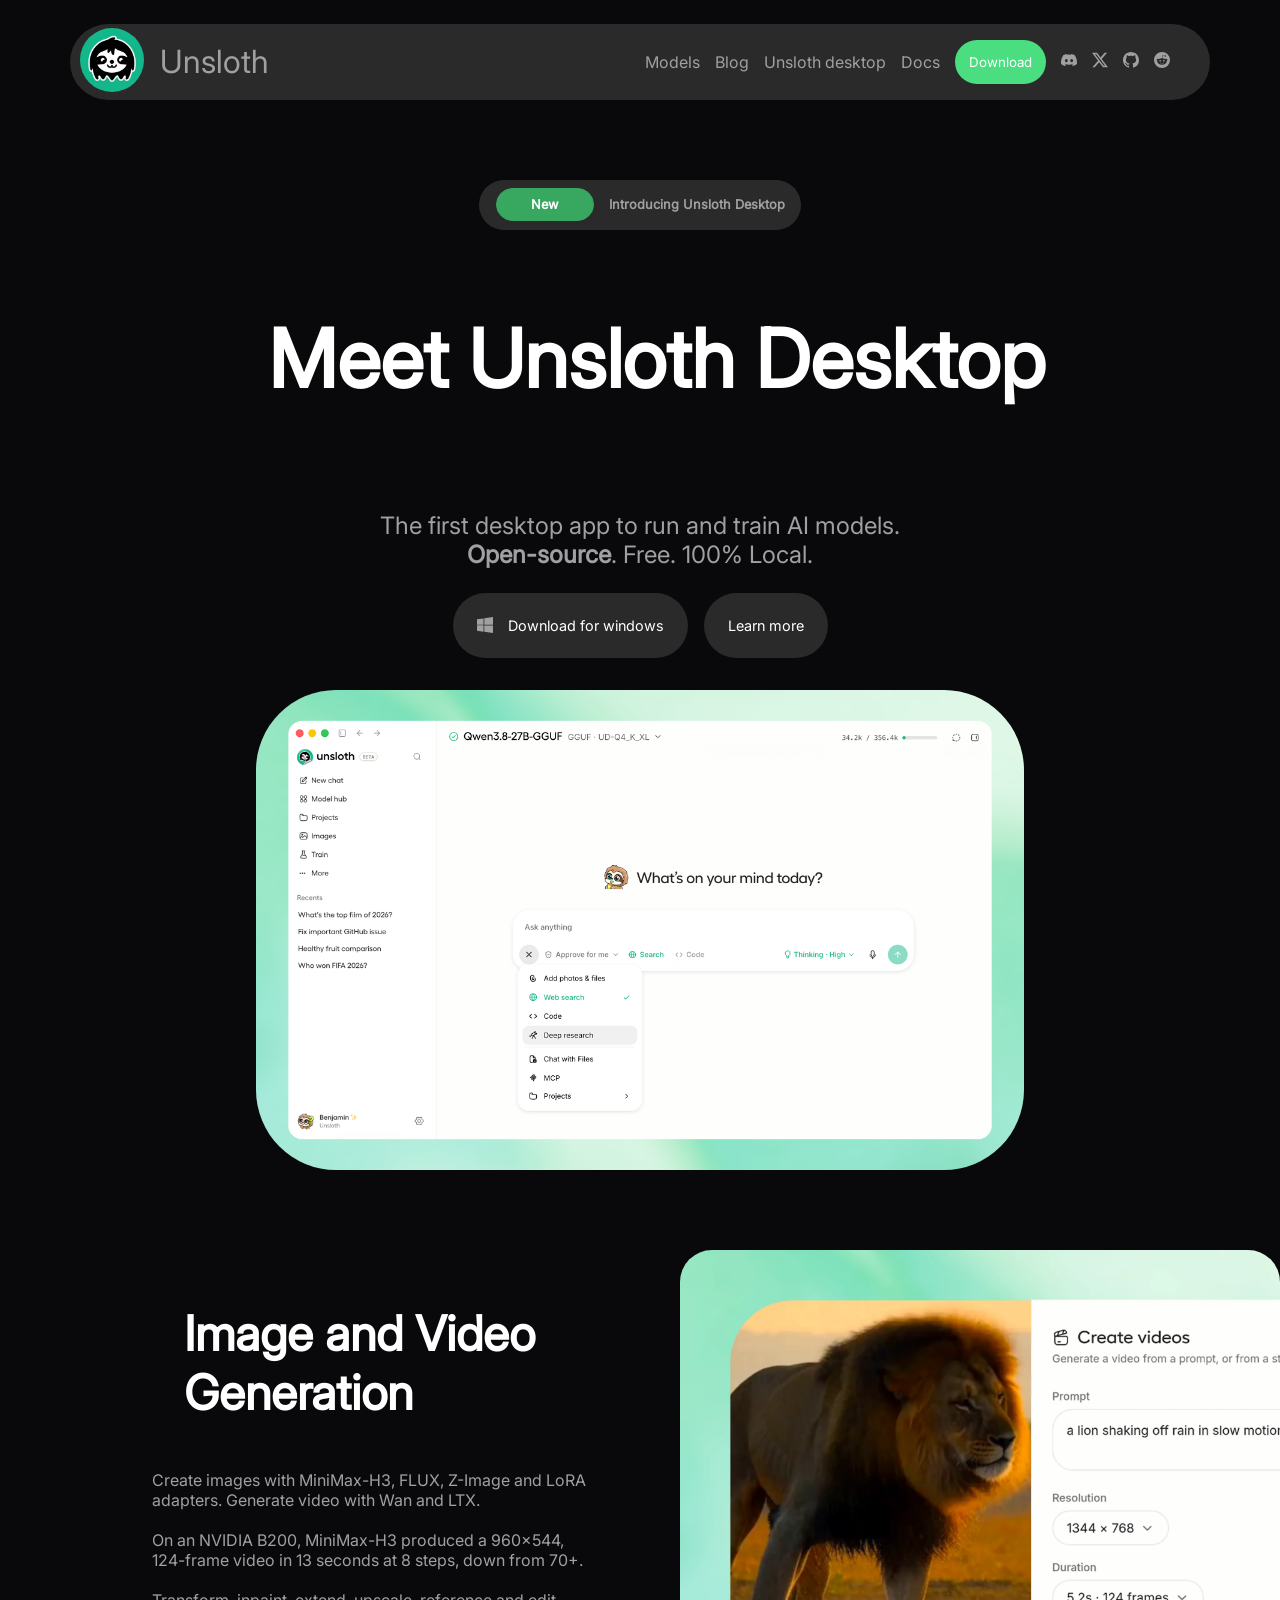
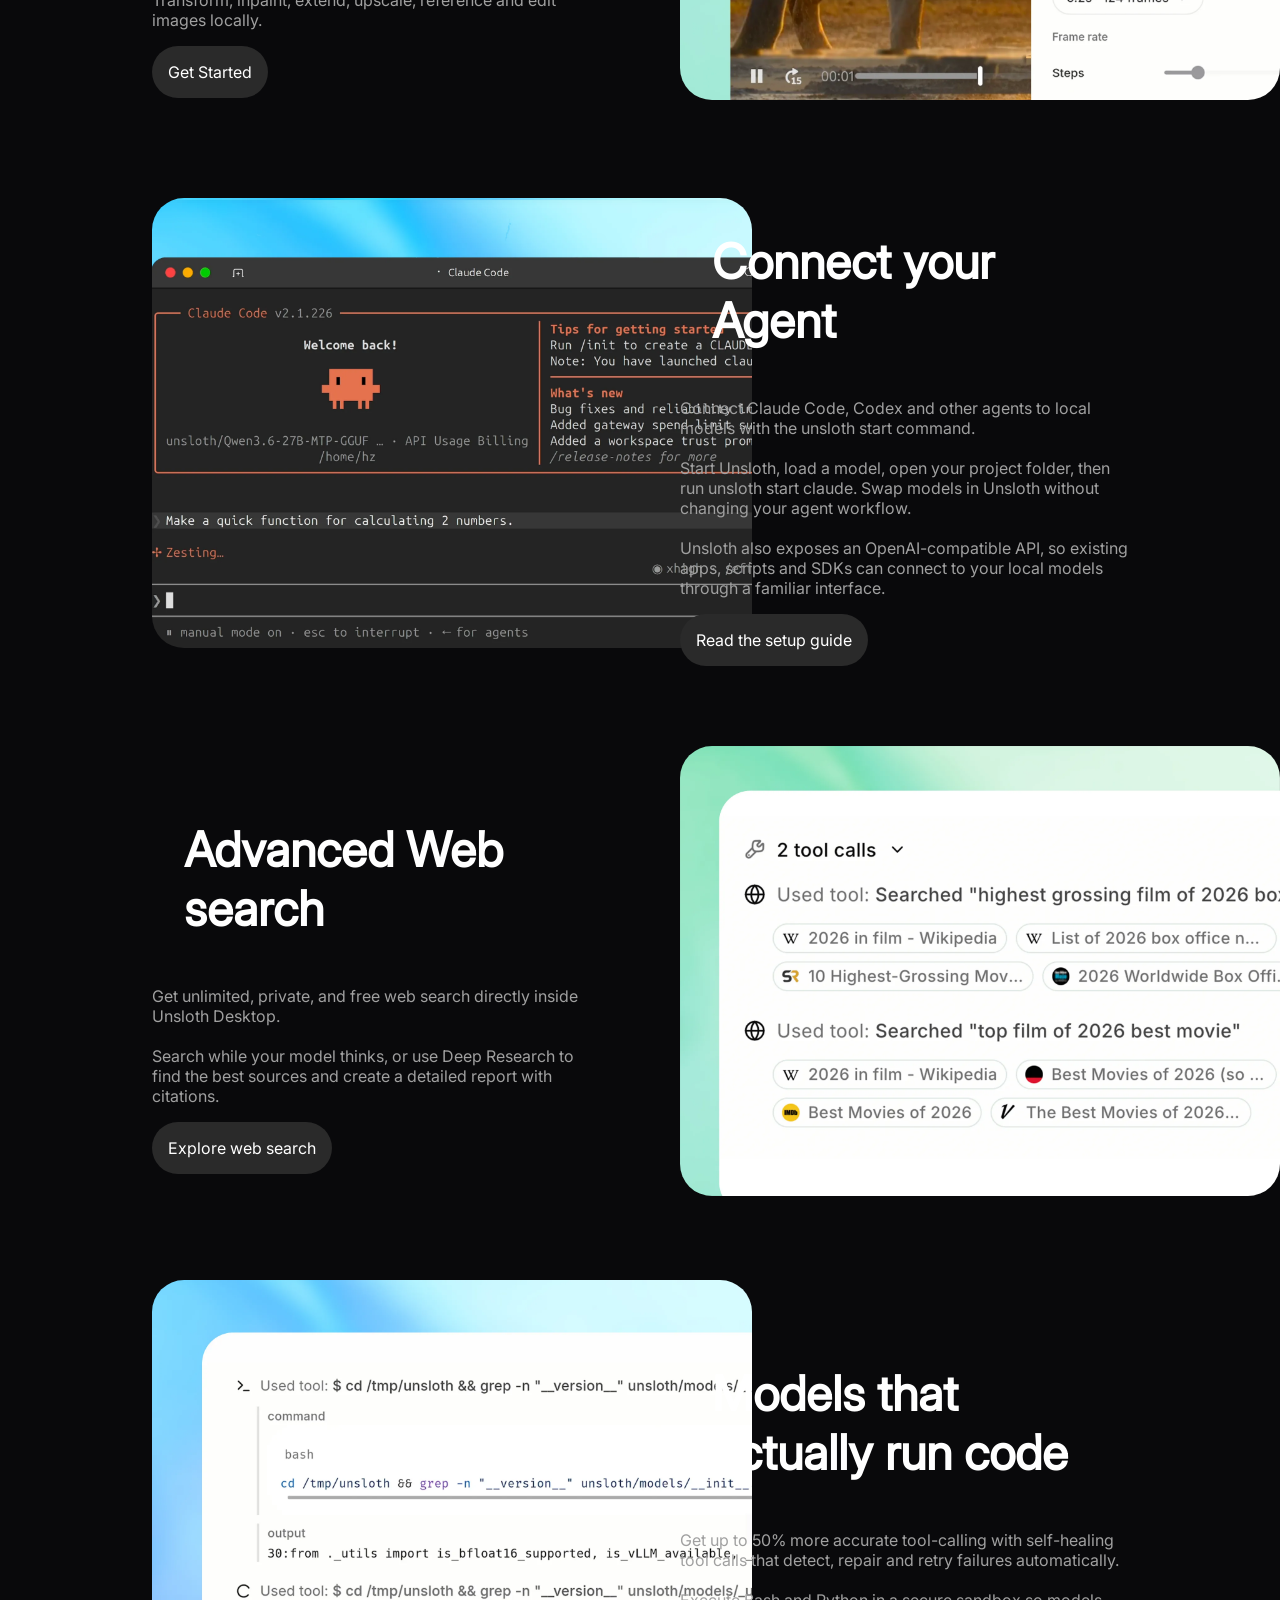
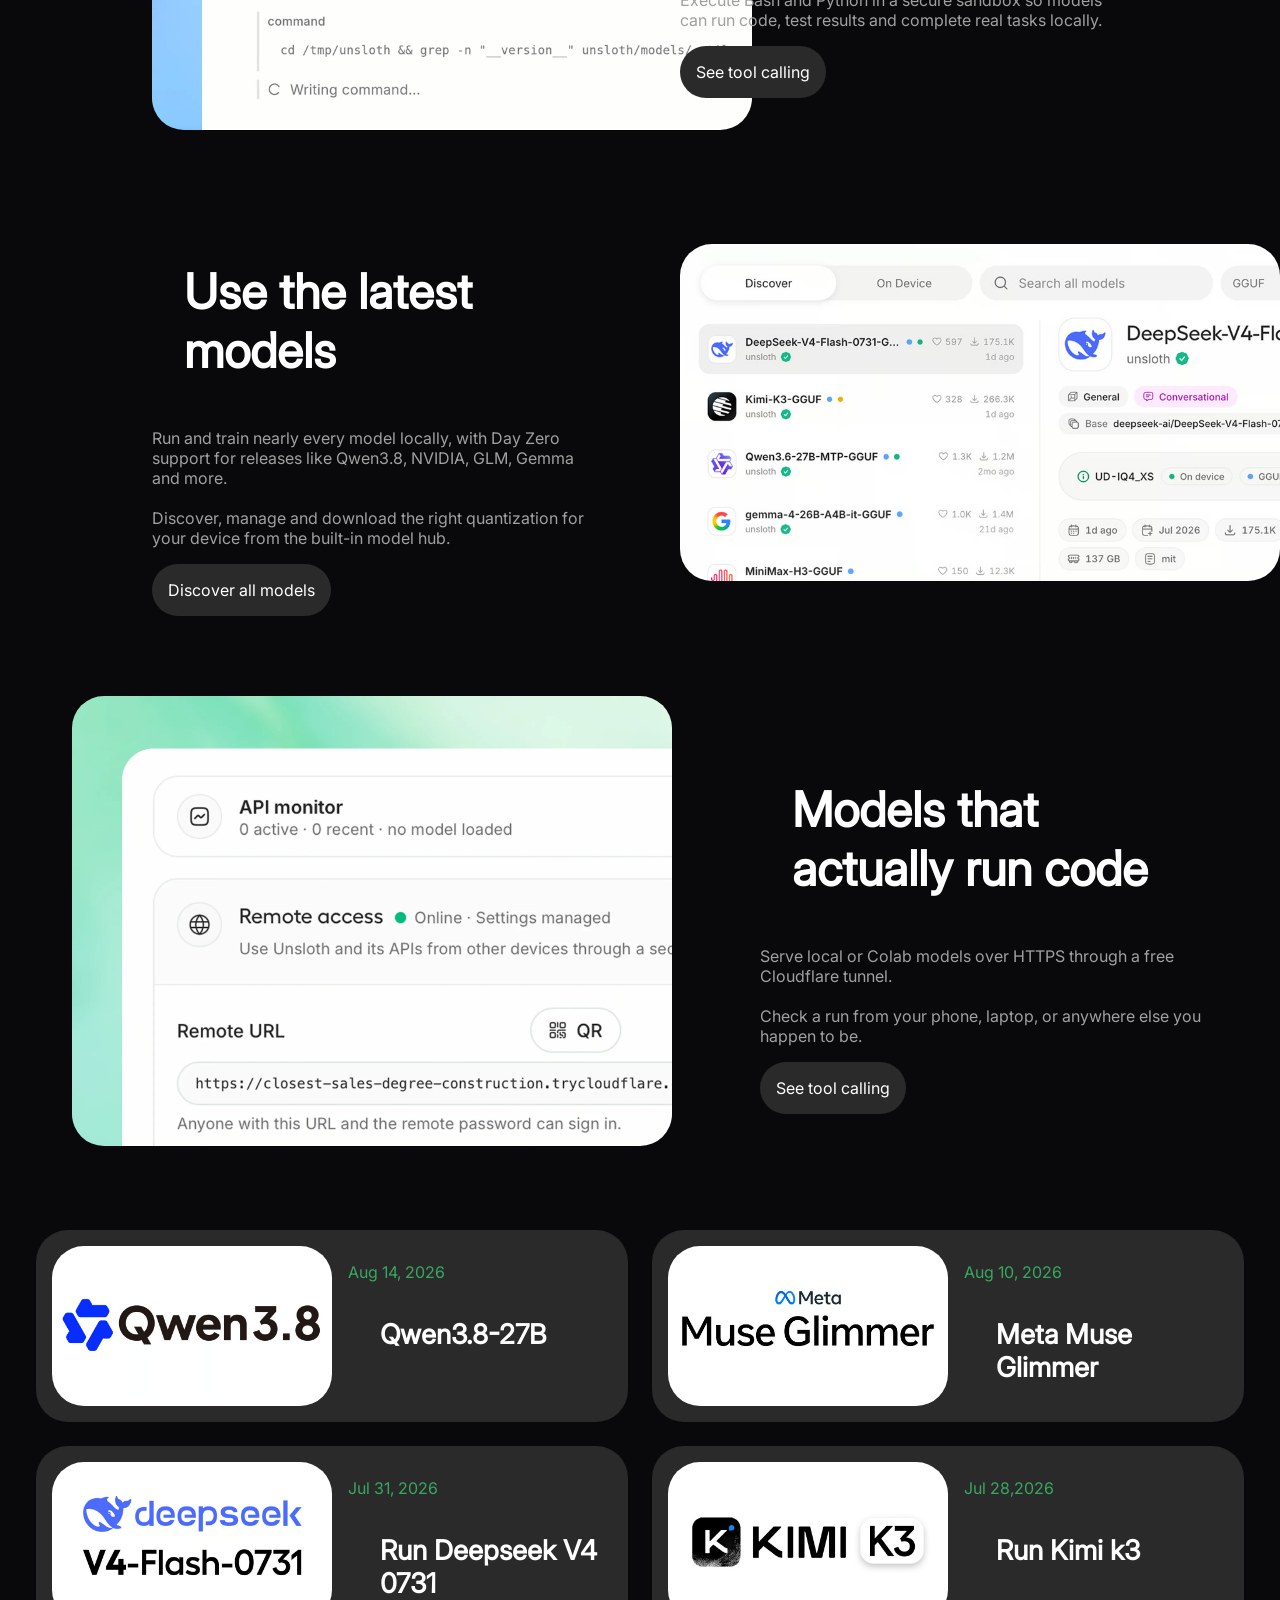
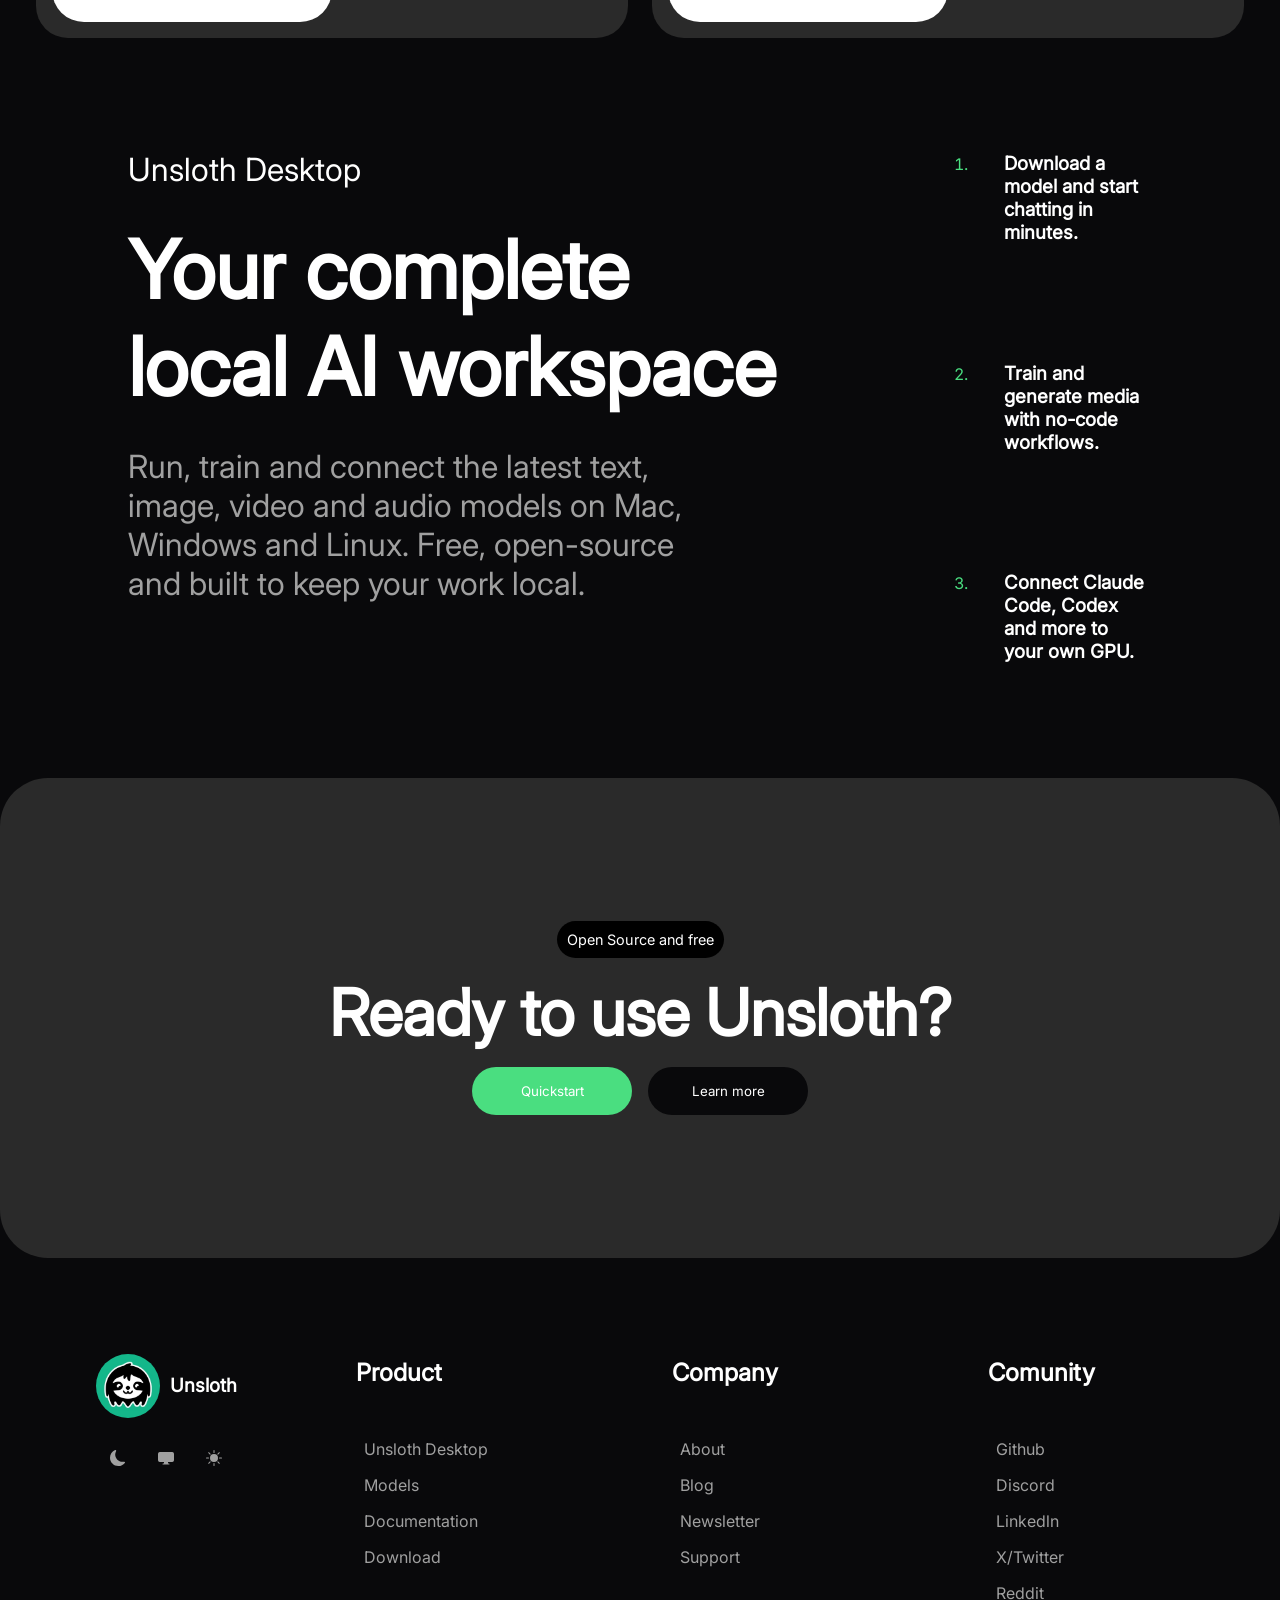
==== commit cb99c5ac: "Adiciona estrutura e estilo ao rodapé com seções para logo, produtos, empresa e comunidade" ====
--- a/index.html
+++ b/index.html
@@ -180,16 +180,50 @@
     </main>
     <footer>
         <section id="logo-ft">
-
+            <article id="logo-text">
+                <img src="midia/logo.png">
+                <h1>Unsloth</h1>
+                
+            </article>
+            <article id="logo-btns">
+                <button><svg xmlns="http://www.w3.org/2000/svg" width="16" height="16" fill="currentColor" class="bi bi-moon-fill" viewBox="0 0 16 16">
+  <path d="M6 .278a.77.77 0 0 1 .08.858 7.2 7.2 0 0 0-.878 3.46c0 4.021 3.278 7.277 7.318 7.277q.792-.001 1.533-.16a.79.79 0 0 1 .81.316.73.73 0 0 1-.031.893A8.35 8.35 0 0 1 8.344 16C3.734 16 0 12.286 0 7.71 0 4.266 2.114 1.312 5.124.06A.75.75 0 0 1 6 .278"/>
+</svg></button>
+                <button><svg xmlns="http://www.w3.org/2000/svg" width="16" height="16" fill="currentColor" class="bi bi-display-fill" viewBox="0 0 16 16">
+  <path d="M6 12q0 1-.25 1.5H5a.5.5 0 0 0 0 1h6a.5.5 0 0 0 0-1h-.75Q10 13 10 12h4c2 0 2-2 2-2V4c0-2-2-2-2-2H2C0 2 0 4 0 4v6c0 2 2 2 2 2z"/>
+</svg></button>
+                <button><svg xmlns="http://www.w3.org/2000/svg" width="16" height="16" fill="currentColor" class="bi bi-brightness-high-fill" viewBox="0 0 16 16">
+  <path d="M12 8a4 4 0 1 1-8 0 4 4 0 0 1 8 0M8 0a.5.5 0 0 1 .5.5v2a.5.5 0 0 1-1 0v-2A.5.5 0 0 1 8 0m0 13a.5.5 0 0 1 .5.5v2a.5.5 0 0 1-1 0v-2A.5.5 0 0 1 8 13m8-5a.5.5 0 0 1-.5.5h-2a.5.5 0 0 1 0-1h2a.5.5 0 0 1 .5.5M3 8a.5.5 0 0 1-.5.5h-2a.5.5 0 0 1 0-1h2A.5.5 0 0 1 3 8m10.657-5.657a.5.5 0 0 1 0 .707l-1.414 1.415a.5.5 0 1 1-.707-.708l1.414-1.414a.5.5 0 0 1 .707 0m-9.193 9.193a.5.5 0 0 1 0 .707L3.05 13.657a.5.5 0 0 1-.707-.707l1.414-1.414a.5.5 0 0 1 .707 0m9.193 2.121a.5.5 0 0 1-.707 0l-1.414-1.414a.5.5 0 0 1 .707-.707l1.414 1.414a.5.5 0 0 1 0 .707M4.464 4.465a.5.5 0 0 1-.707 0L2.343 3.05a.5.5 0 1 1 .707-.707l1.414 1.414a.5.5 0 0 1 0 .708"/>
+</svg></button>
+            </article>
         </section>
         <section id="prod-ft">
-
+            <h1>Product</h1>
+            <ul>
+                <li><a href="#">Unsloth Desktop</a></li>
+                <li><a href="#">Models</a></li>
+                <li><a href="#">Documentation</a></li>
+                <li><a href="#">Download</a></li>
+            </ul>
         </section>
         <section id="comp-ft">
-
+            <h1>Company</h1>
+            <ul>
+                <li><a href="#">About</a></li>
+                <li><a href="#">Blog</a></li>
+                <li><a href="#">Newsletter</a></li>
+                <li><a href="#">Support</a></li>
+            </ul>
         </section>
         <section id="comu-ft">
-
+            <h1>Comunity</h1>
+            <ul>
+                <li><a href="#">Github</a></li>
+                <li><a href="#">Discord</a></li>
+                <li><a href="#">Linkedln</a></li>
+                <li><a href="#">X/Twitter</a></li>
+                <li><a href="#">Reddit</a></li>
+            </ul>
         </section>
     </footer>
 </body>
--- a/style.css
+++ b/style.css
@@ -283,4 +283,72 @@
 }
 #btn-2{
     background-color: #09090B;
+}
+
+footer{
+    display: flex;
+    flex-direction: row;
+}
+#logo-ft{
+    display: flex;
+    flex-direction: column;
+    height: 20rem;
+    width: 50%;
+    margin-top:1rem;
+}
+#logo-text{
+    display: flex;
+    flex-direction: row;
+    padding:0;
+    justify-content: center;
+    align-items: center;
+    gap:10px;
+}
+#logo-text h1{
+    margin:0;
+}
+#logo-text img{
+    width: 64px;
+    height: 64px;
+    border-radius: 3rem;
+}
+#logo-btns{
+    margin-top:1rem;
+    display: flex;
+    flex-direction: row;
+    justify-content: center;
+    align-items: center;
+}
+#logo-btns button{
+    background-color: transparent;
+    border:transparent;
+    border-radius: 3rem;
+    padding:1rem;
+    cursor: pointer;
+}
+#logo-btns button:hover{
+    background-color: #2A2A2A;
+}
+footer{
+    display: flex;
+    flex-direction: row;
+    width: 100%;
+    justify-content: center;
+}
+footer li{
+    list-style: none;
+}
+footer a{
+    text-decoration: none;
+}
+#prod-ft, #comp-ft, #comu-ft{
+    width:50%;
+    display: flex;
+    flex-direction: column;
+    gap:1rem;
+}
+#prod-ft ul, #comp-ft ul, #comu-ft ul{
+    display: flex;
+    flex-direction: column;
+    gap:1rem;
 }
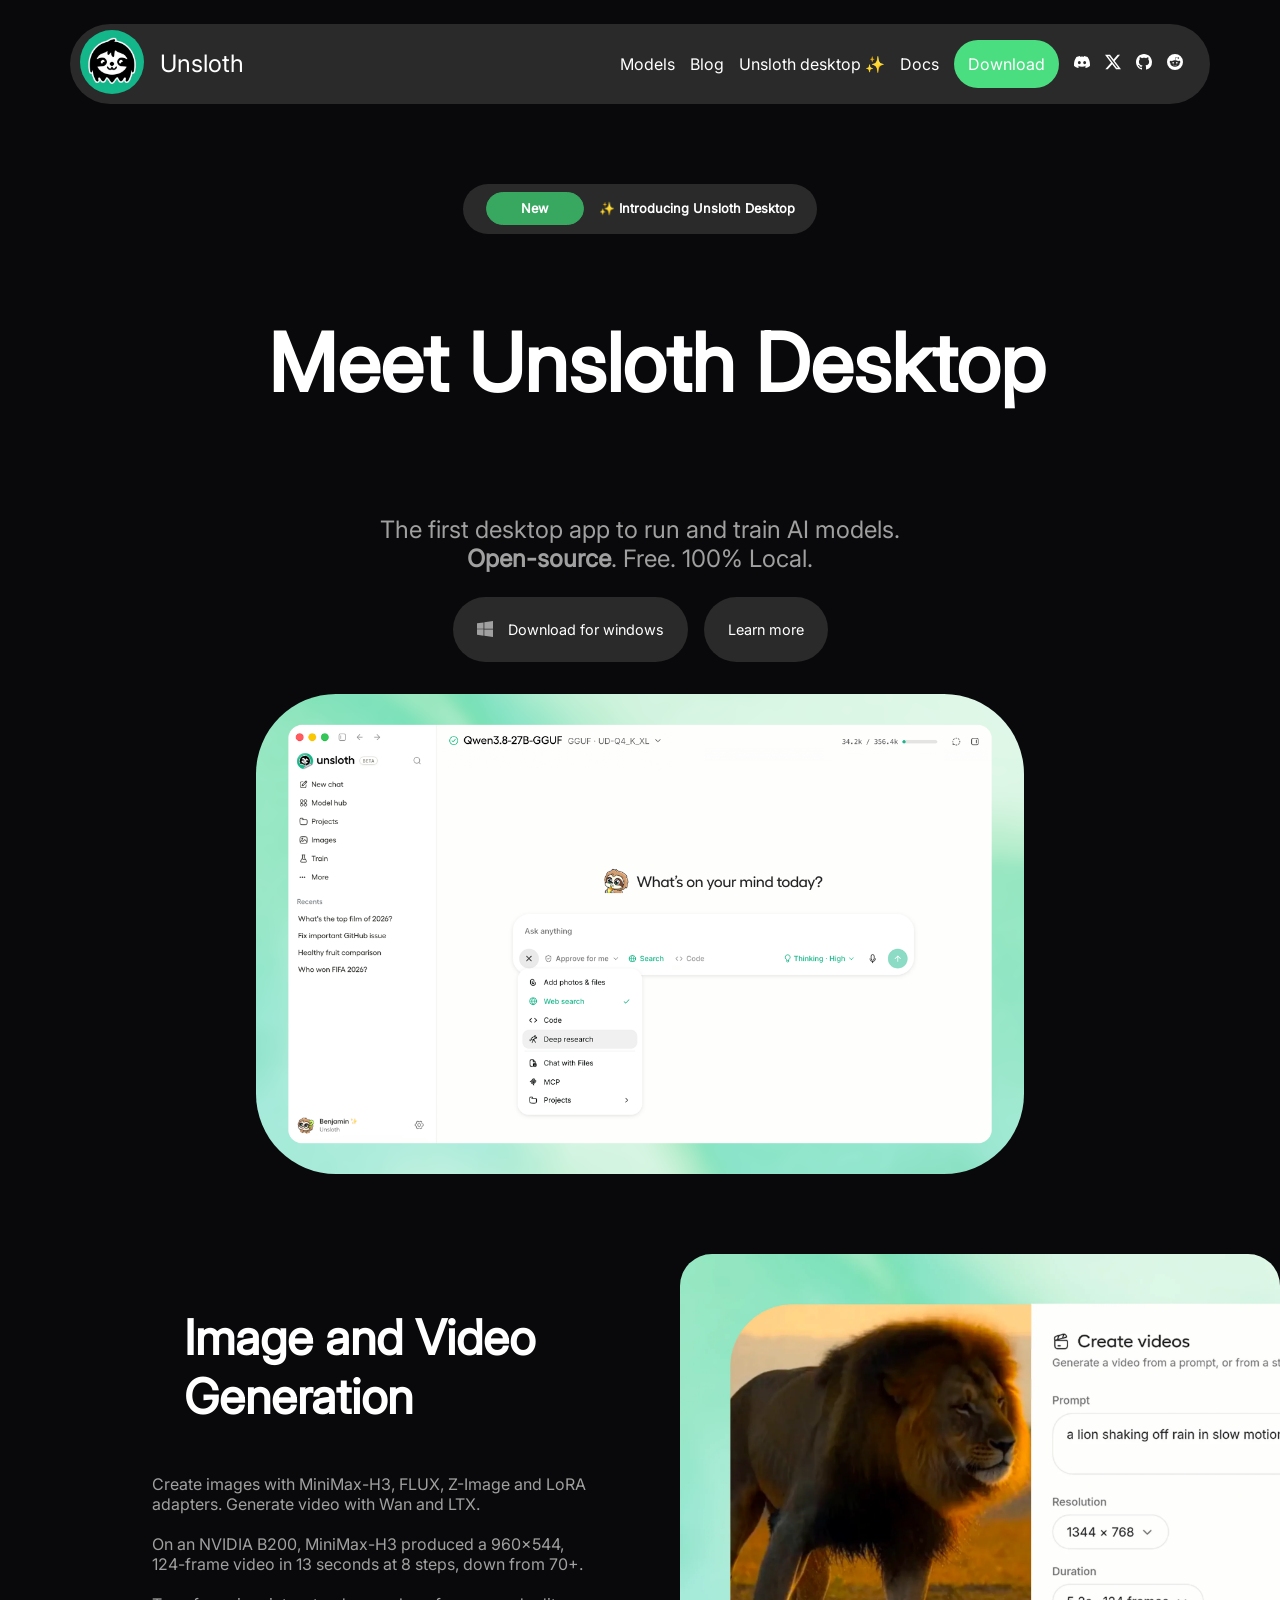
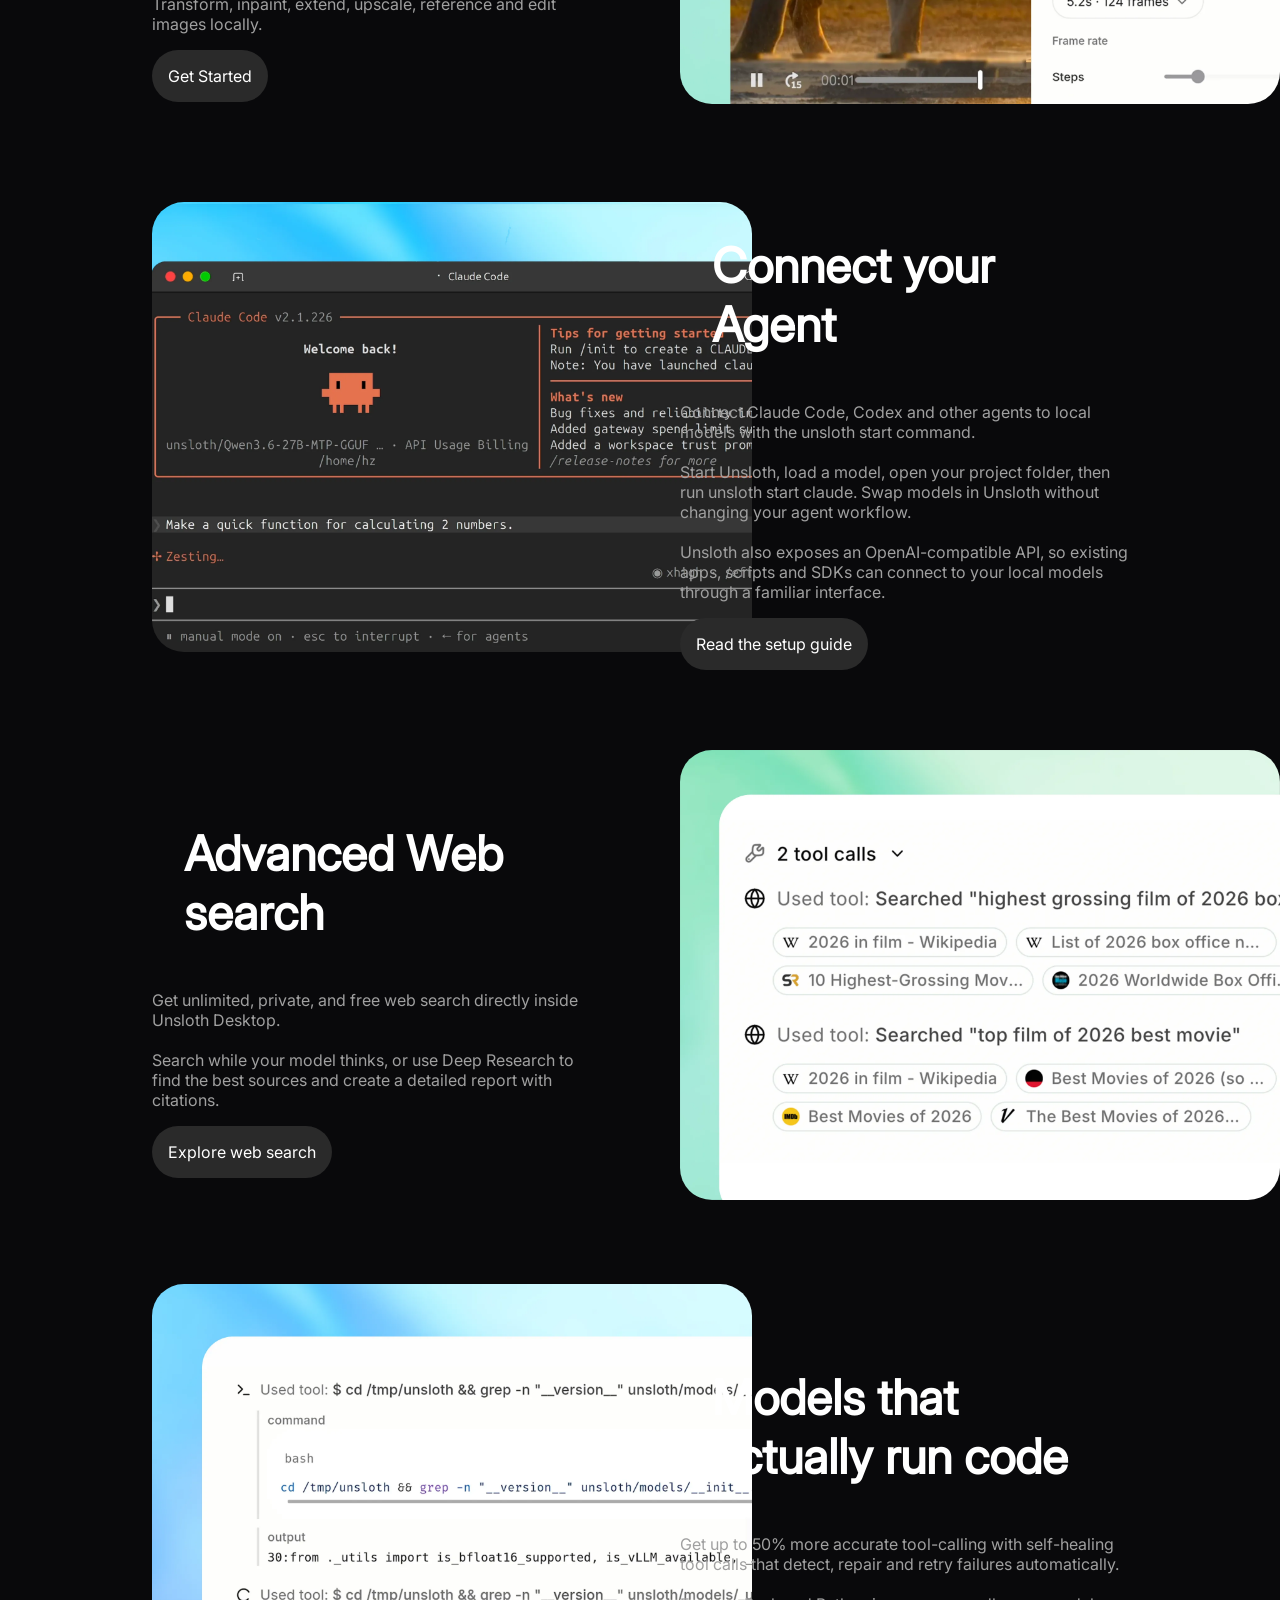
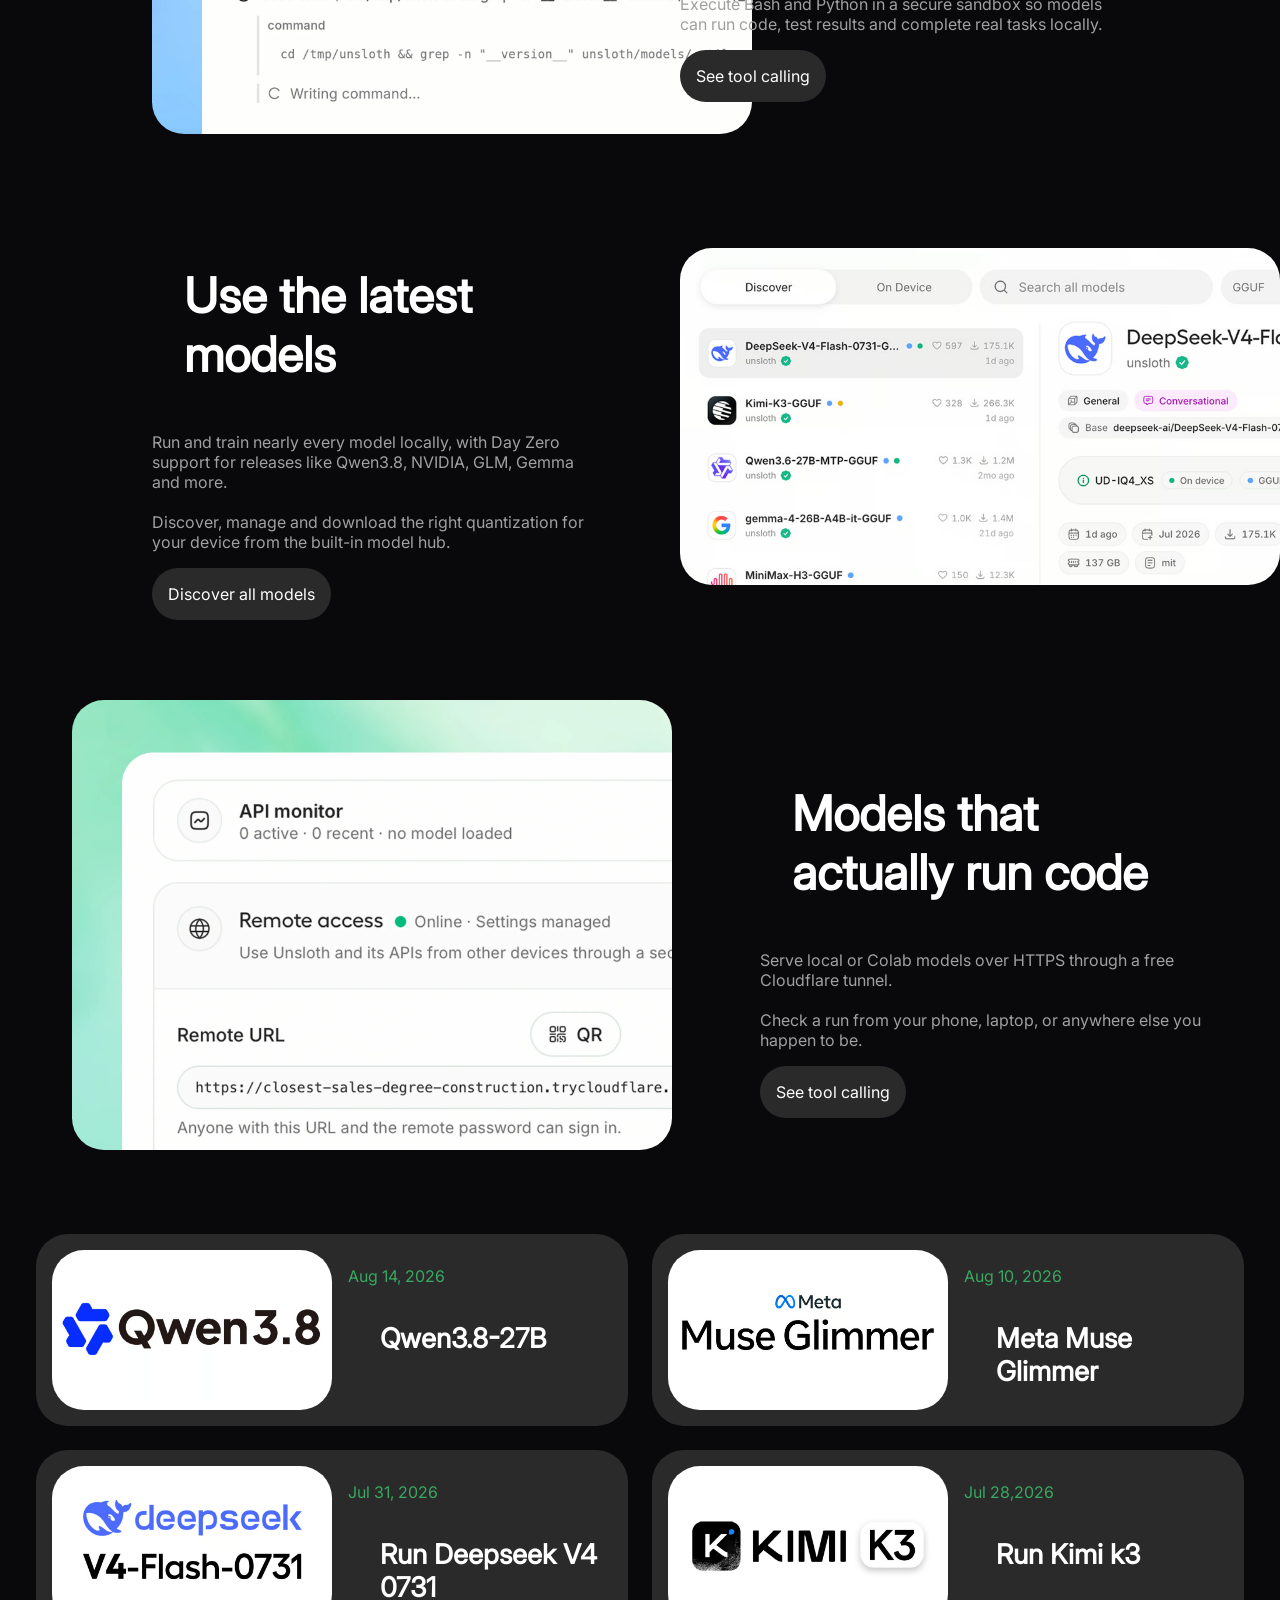
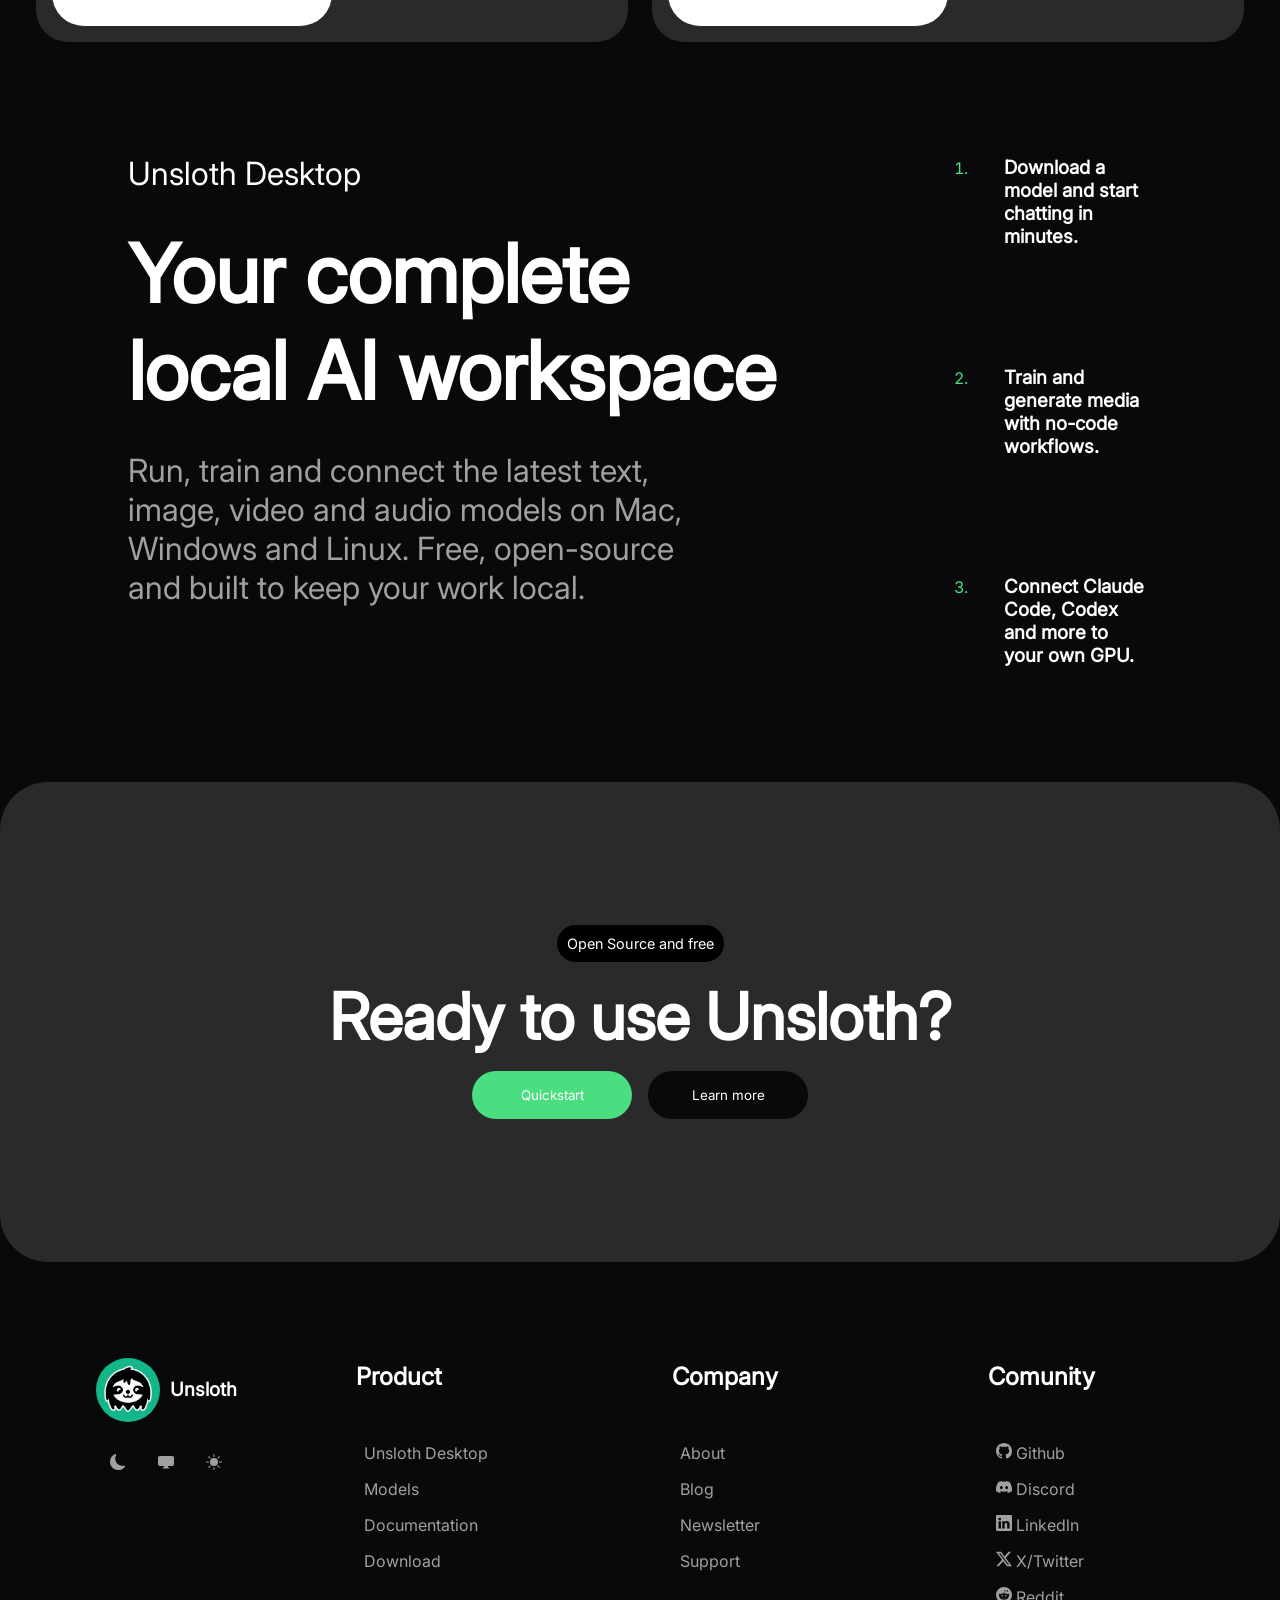
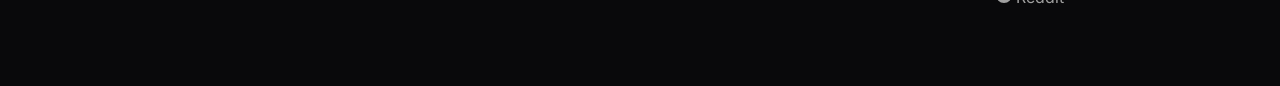
==== commit bce9f970: "Adiciona ícones e estilo ao rodapé, melhora a legibilidade do texto e ajusta tamanhos de elementos n" ====
--- a/index.html
+++ b/index.html
@@ -13,7 +13,7 @@
             <ul>
                 <li><a href="#">Models</a></li>
                 <li><a href="#">Blog</a></li>
-                <li><a href="#">Unsloth desktop</a></li>
+                <li><a href="#">Unsloth desktop ✨</a></li>
                 <li><a href="#">Docs</a></li>
                 <li><button>Download</button></li>
                 <li><a href="#"><svg xmlns="http://www.w3.org/2000/svg" width="16" height="16" fill="currentColor" class="bi bi-discord" viewBox="0 0 16 16">
@@ -36,7 +36,7 @@
         <section id="sect-1">
             <article id="title-card">
                 <p id="title-card-roundtext">New</p>
-                <p id="title-card-maintext">Introducing Unsloth Desktop</p>
+                <p id="title-card-maintext">✨ Introducing Unsloth Desktop</p>
             </article>
             <article id="text-art">
                 <h1>Meet Unsloth Desktop</h1>
@@ -218,11 +218,22 @@
         <section id="comu-ft">
             <h1>Comunity</h1>
             <ul>
-                <li><a href="#">Github</a></li>
-                <li><a href="#">Discord</a></li>
-                <li><a href="#">Linkedln</a></li>
-                <li><a href="#">X/Twitter</a></li>
-                <li><a href="#">Reddit</a></li>
+                <li><a href="#"><svg xmlns="http://www.w3.org/2000/svg" width="16" height="16" fill="currentColor" class="bi bi-github" viewBox="0 0 16 16">
+  <path d="M8 0C3.58 0 0 3.58 0 8c0 3.54 2.29 6.53 5.47 7.59.4.07.55-.17.55-.38 0-.19-.01-.82-.01-1.49-2.01.37-2.53-.49-2.69-.94-.09-.23-.48-.94-.82-1.13-.28-.15-.68-.52-.01-.53.63-.01 1.08.58 1.23.82.72 1.21 1.87.87 2.33.66.07-.52.28-.87.51-1.07-1.78-.2-3.64-.89-3.64-3.95 0-.87.31-1.59.82-2.15-.08-.2-.36-1.02.08-2.12 0 0 .67-.21 2.2.82.64-.18 1.32-.27 2-.27s1.36.09 2 .27c1.53-1.04 2.2-.82 2.2-.82.44 1.1.16 1.92.08 2.12.51.56.82 1.27.82 2.15 0 3.07-1.87 3.75-3.65 3.95.29.25.54.73.54 1.48 0 1.07-.01 1.93-.01 2.2 0 .21.15.46.55.38A8.01 8.01 0 0 0 16 8c0-4.42-3.58-8-8-8"/>
+</svg>  Github</a></li>
+                <li><a href="#"><svg xmlns="http://www.w3.org/2000/svg" width="16" height="16" fill="currentColor" class="bi bi-discord" viewBox="0 0 16 16">
+  <path d="M13.545 2.907a13.2 13.2 0 0 0-3.257-1.011.05.05 0 0 0-.052.025c-.141.25-.297.577-.406.833a12.2 12.2 0 0 0-3.658 0 8 8 0 0 0-.412-.833.05.05 0 0 0-.052-.025c-1.125.194-2.22.534-3.257 1.011a.04.04 0 0 0-.021.018C.356 6.024-.213 9.047.066 12.032q.003.022.021.037a13.3 13.3 0 0 0 3.995 2.02.05.05 0 0 0 .056-.019q.463-.63.818-1.329a.05.05 0 0 0-.01-.059l-.018-.011a9 9 0 0 1-1.248-.595.05.05 0 0 1-.02-.066l.015-.019q.127-.095.248-.195a.05.05 0 0 1 .051-.007c2.619 1.196 5.454 1.196 8.041 0a.05.05 0 0 1 .053.007q.121.1.248.195a.05.05 0 0 1-.004.085 8 8 0 0 1-1.249.594.05.05 0 0 0-.03.03.05.05 0 0 0 .003.041c.24.465.515.909.817 1.329a.05.05 0 0 0 .056.019 13.2 13.2 0 0 0 4.001-2.02.05.05 0 0 0 .021-.037c.334-3.451-.559-6.449-2.366-9.106a.03.03 0 0 0-.02-.019m-8.198 7.307c-.789 0-1.438-.724-1.438-1.612s.637-1.613 1.438-1.613c.807 0 1.45.73 1.438 1.613 0 .888-.637 1.612-1.438 1.612m5.316 0c-.788 0-1.438-.724-1.438-1.612s.637-1.613 1.438-1.613c.807 0 1.451.73 1.438 1.613 0 .888-.631 1.612-1.438 1.612"/>
+</svg>  Discord</a></li>
+                <li><a href="#"><svg xmlns="http://www.w3.org/2000/svg" width="16" height="16" fill="currentColor" class="bi bi-linkedin" viewBox="0 0 16 16">
+  <path d="M0 1.146C0 .513.526 0 1.175 0h13.65C15.474 0 16 .513 16 1.146v13.708c0 .633-.526 1.146-1.175 1.146H1.175C.526 16 0 15.487 0 14.854zm4.943 12.248V6.169H2.542v7.225zm-1.2-8.212c.837 0 1.358-.554 1.358-1.248-.015-.709-.52-1.248-1.342-1.248S2.4 3.226 2.4 3.934c0 .694.521 1.248 1.327 1.248zm4.908 8.212V9.359c0-.216.016-.432.08-.586.173-.431.568-.878 1.232-.878.869 0 1.216.662 1.216 1.634v3.865h2.401V9.25c0-2.22-1.184-3.252-2.764-3.252-1.274 0-1.845.7-2.165 1.193v.025h-.016l.016-.025V6.169h-2.4c.03.678 0 7.225 0 7.225z"/>
+</svg>  Linkedln</a></li>
+                <li><a href="#"><a href="#"><svg xmlns="http://www.w3.org/2000/svg" width="16" height="16" fill="currentColor" class="bi bi-twitter-x" viewBox="0 0 16 16">
+  <path d="M12.6.75h2.454l-5.36 6.142L16 15.25h-4.937l-3.867-5.07-4.425 5.07H.316l5.733-6.57L0 .75h5.063l3.495 4.633L12.601.75Zm-.86 13.028h1.36L4.323 2.145H2.865z"/>
+</svg>  X/Twitter</a></li>
+                <li><a href="#"><svg xmlns="http://www.w3.org/2000/svg" width="16" height="16" fill="currentColor" class="bi bi-reddit" viewBox="0 0 16 16">
+  <path d="M6.167 8a.83.83 0 0 0-.83.83c0 .459.372.84.83.831a.831.831 0 0 0 0-1.661m1.843 3.647c.315 0 1.403-.038 1.976-.611a.23.23 0 0 0 0-.306.213.213 0 0 0-.306 0c-.353.363-1.126.487-1.67.487-.545 0-1.308-.124-1.671-.487a.213.213 0 0 0-.306 0 .213.213 0 0 0 0 .306c.564.563 1.652.61 1.977.61zm.992-2.807c0 .458.373.83.831.83s.83-.381.83-.83a.831.831 0 0 0-1.66 0z"/>
+  <path d="M16 8A8 8 0 1 1 0 8a8 8 0 0 1 16 0m-3.828-1.165c-.315 0-.602.124-.812.325-.801-.573-1.9-.945-3.121-.993l.534-2.501 1.738.372a.83.83 0 1 0 .83-.869.83.83 0 0 0-.744.468l-1.938-.41a.2.2 0 0 0-.153.028.2.2 0 0 0-.086.134l-.592 2.788c-1.24.038-2.358.41-3.17.992-.21-.2-.496-.324-.81-.324a1.163 1.163 0 0 0-.478 2.224q-.03.17-.029.353c0 1.795 2.091 3.256 4.669 3.256s4.668-1.451 4.668-3.256c0-.114-.01-.238-.029-.353.401-.181.688-.592.688-1.069 0-.65-.525-1.165-1.165-1.165"/>
+</svg>  Reddit</a></li>
             </ul>
         </section>
     </footer>
--- a/style.css
+++ b/style.css
@@ -30,6 +30,10 @@
     padding-left:10px;
     padding-right:10px;
 }
+nav *{
+    color:white;
+    font-size: 1rem;
+}
 header{
     position: sticky;
     top:0;
@@ -50,7 +54,7 @@
 }
 nav span{
     margin-left: 1rem;
-    font-size:2rem;
+    font-size:1.5rem;
     flex-grow: 2;
 }
 nav span:hover{
@@ -91,10 +95,13 @@
     border:1px solid transparent;
     border-radius: 10rem;
     background-color: #2A2A2A;
-    width:20rem;
+    width:22rem;
     height: 3rem;
     align-items: center;
     justify-content: center;
+}
+#title-card *{
+    color: white;
 }
 
 #title-card-roundtext{
